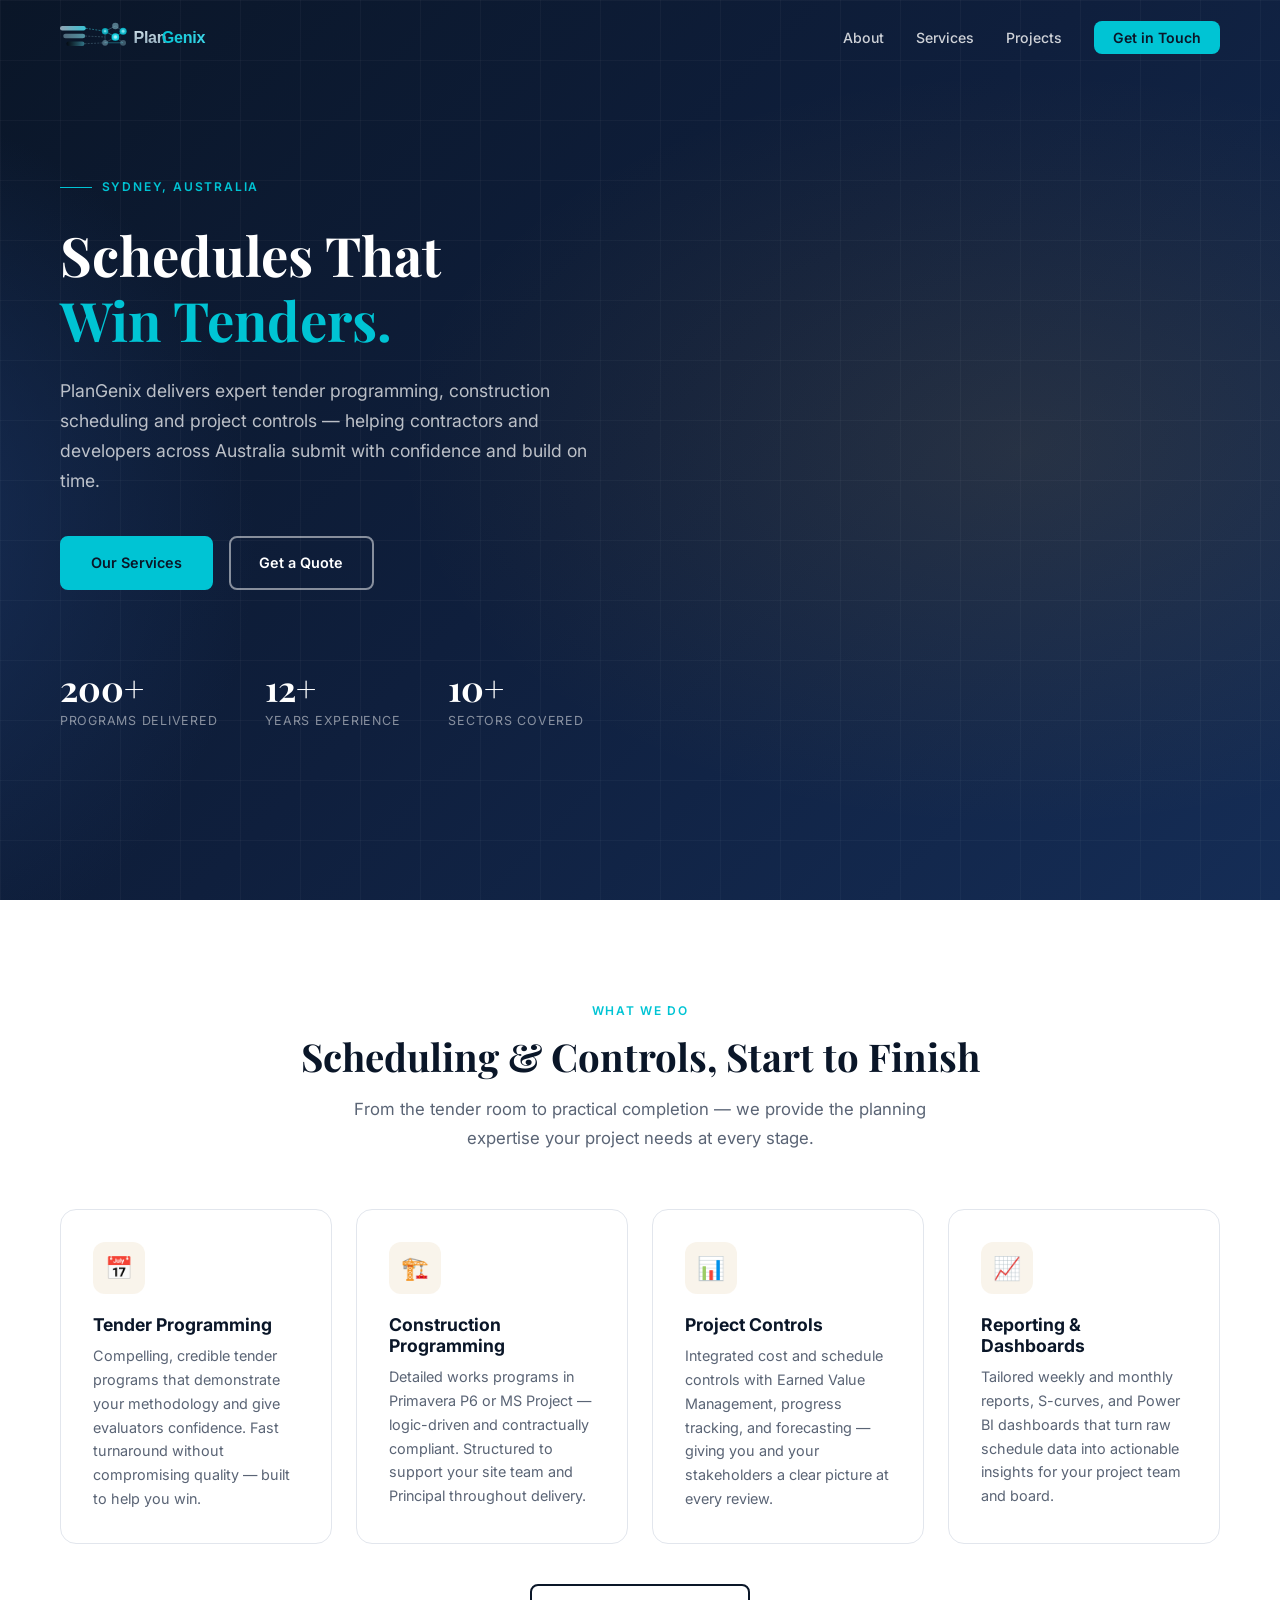
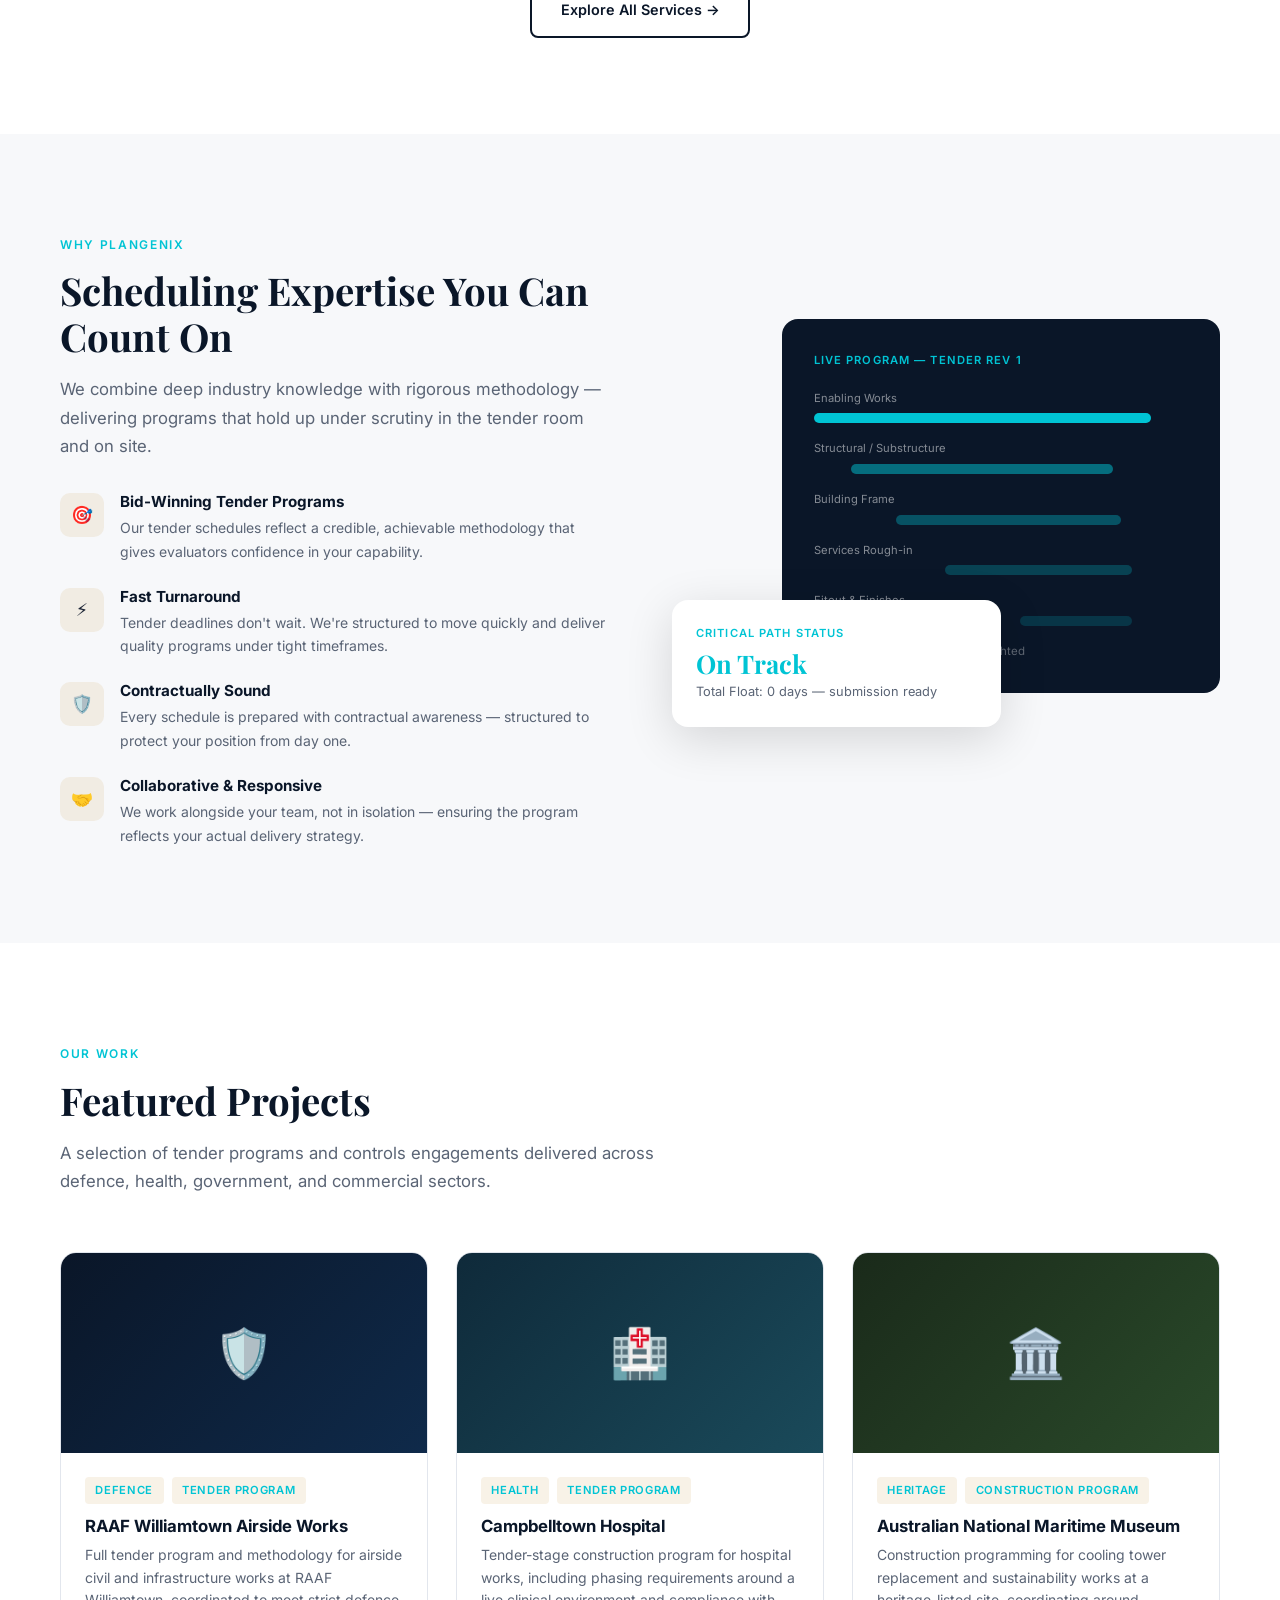
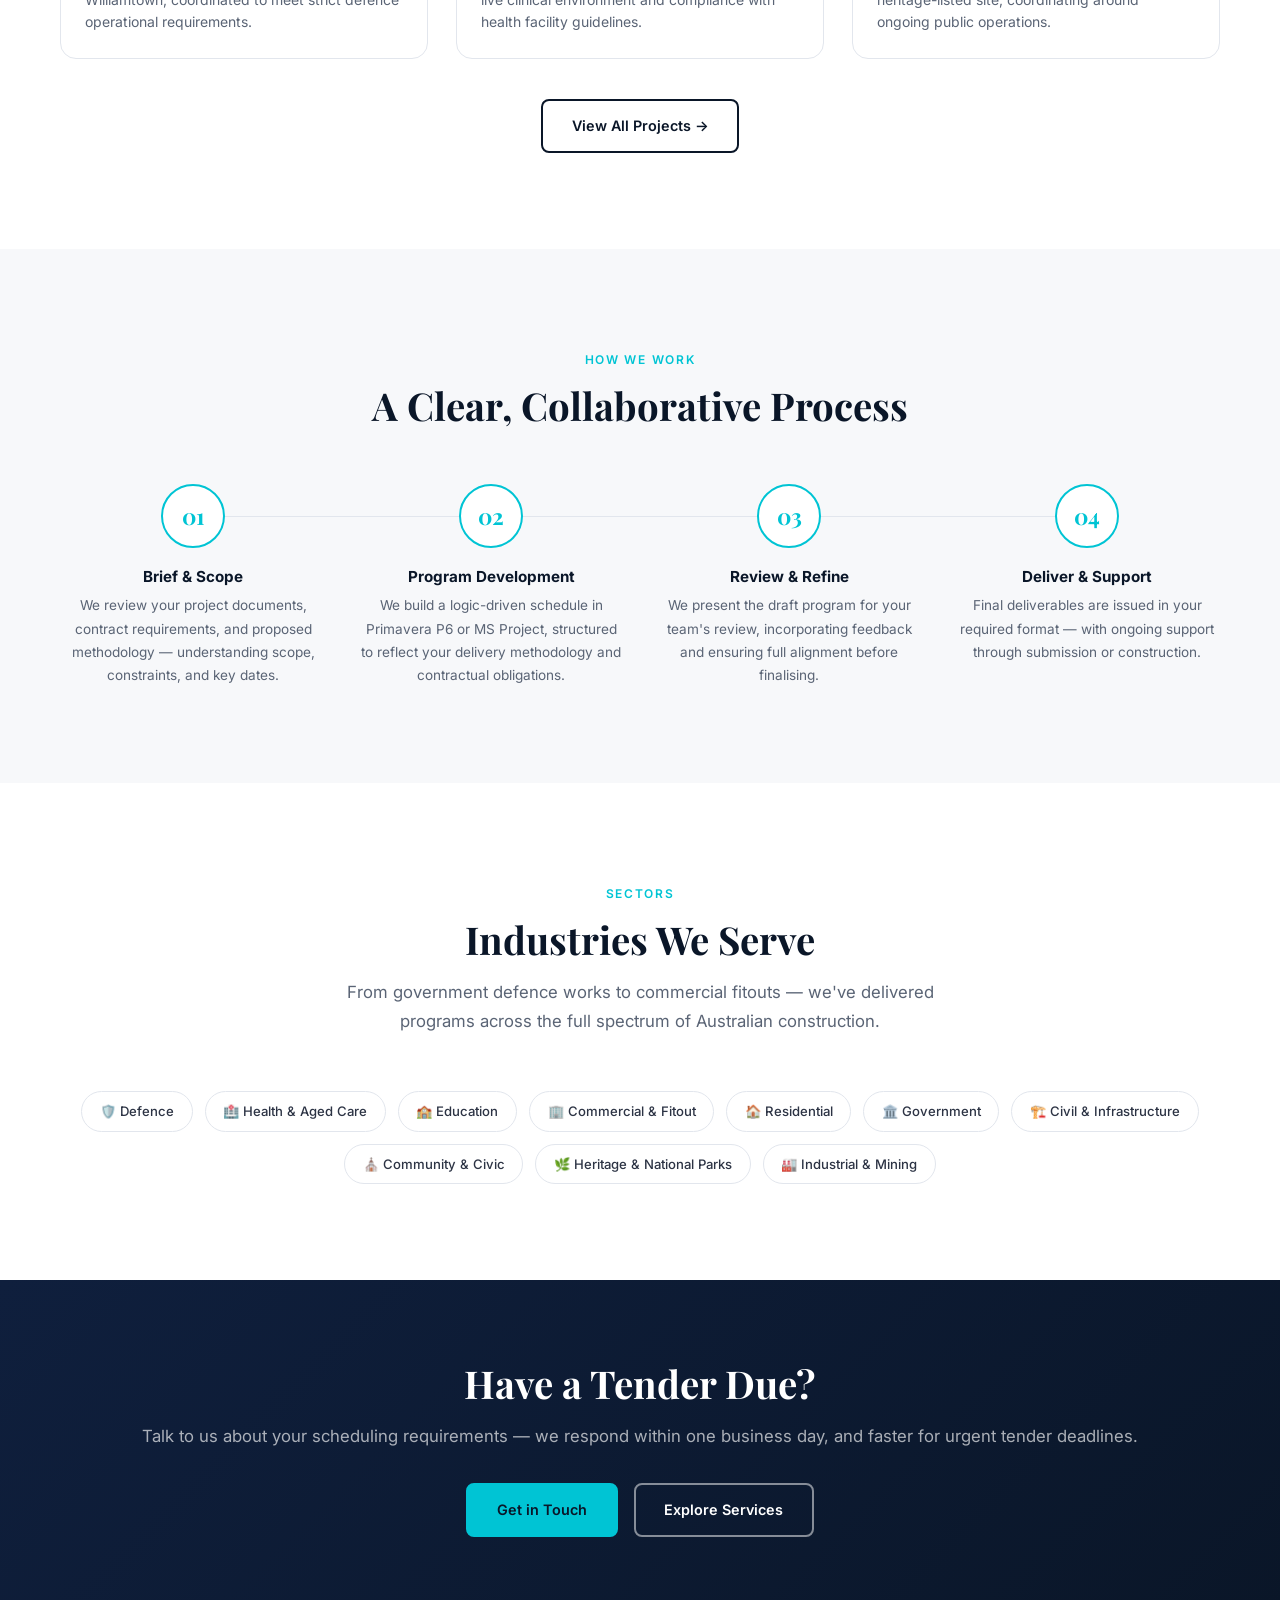
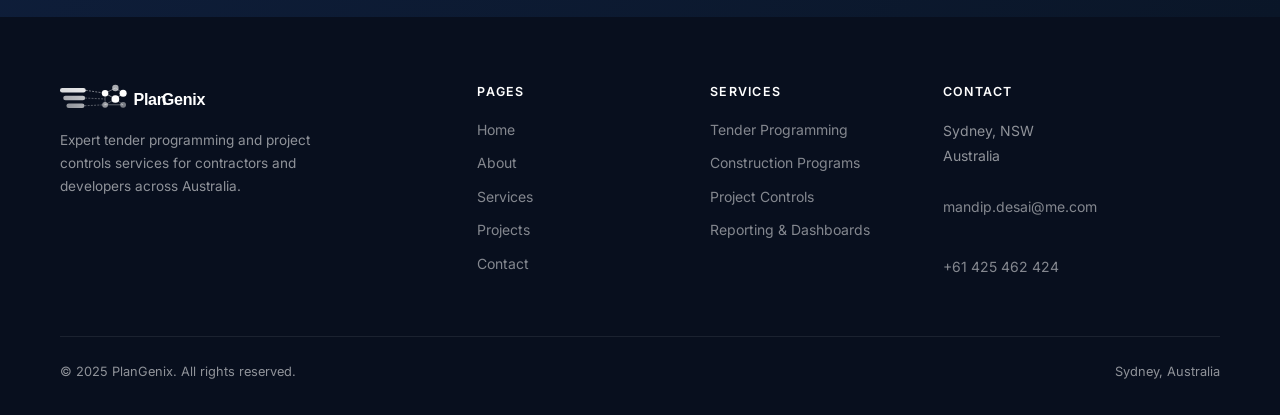
==== index.html @ 906573a9 "Initial commit — PlanGenix website Static multi-page site for PlanGenix, a Sydney-based tender sched" ====
<!DOCTYPE html>
<html lang="en">
<head>
  <meta charset="UTF-8">
  <meta name="viewport" content="width=device-width, initial-scale=1.0">
  <meta name="description" content="PlanGenix — Tender scheduling, construction programming and project controls services based in Sydney, Australia.">
  <title>PlanGenix | Tender Scheduling & Project Controls — Sydney</title>
  <link rel="stylesheet" href="styles.css">
  <link rel="icon" type="image/svg+xml" href="favicon.svg">
</head>
<body>

  <!-- ========== NAV ========== -->
  <nav class="site-nav" id="nav">
    <div class="container nav-inner">
      <a href="index.html" class="nav-logo">
        <img src="logo.svg" alt="PlanGenix" class="nav-logo-img">
      </a>
      <ul class="nav-links" id="nav-links">
        <li><a href="about.html">About</a></li>
        <li><a href="services.html">Services</a></li>
        <li><a href="projects.html">Projects</a></li>
        <li><a href="contact.html" class="nav-cta">Get in Touch</a></li>
      </ul>
      <button class="nav-toggle" id="nav-toggle" aria-label="Menu">
        <span></span><span></span><span></span>
      </button>
    </div>
  </nav>

  <!-- ========== HERO ========== -->
  <section class="hero">
    <div class="hero-bg"></div>
    <div class="hero-grid"></div>
    <div class="container">
      <div class="hero-content">
        <div class="hero-eyebrow">Sydney, Australia</div>
        <h1>Schedules That<br><span>Win Tenders.</span></h1>
        <p class="hero-lead">
          PlanGenix delivers expert tender programming, construction scheduling and project controls — helping contractors and developers across Australia submit with confidence and build on time.
        </p>
        <div class="hero-actions">
          <a href="services.html" class="btn btn-primary">Our Services</a>
          <a href="contact.html" class="btn btn-outline">Get a Quote</a>
        </div>
      </div>
      <div class="hero-stats">
        <div class="hero-stat">
          <strong>200+</strong>
          <span>Programs Delivered</span>
        </div>
        <div class="hero-stat">
          <strong>12+</strong>
          <span>Years Experience</span>
        </div>
        <div class="hero-stat">
          <strong>10+</strong>
          <span>Sectors Covered</span>
        </div>
      </div>
    </div>
  </section>

  <!-- ========== SERVICES OVERVIEW ========== -->
  <section class="section">
    <div class="container">
      <div class="section-header centered reveal">
        <span class="section-label">What We Do</span>
        <h2 class="section-title">Scheduling &amp; Controls, Start to Finish</h2>
        <p class="section-sub">From the tender room to practical completion — we provide the planning expertise your project needs at every stage.</p>
      </div>

      <div class="services-grid" style="grid-template-columns: repeat(auto-fit, minmax(260px, 1fr));">
        <div class="service-card reveal">
          <div class="service-icon">📅</div>
          <h3>Tender Programming</h3>
          <p>Compelling, credible tender programs that demonstrate your methodology and give evaluators confidence. Fast turnaround without compromising quality — built to help you win.</p>
        </div>
        <div class="service-card reveal">
          <div class="service-icon">🏗️</div>
          <h3>Construction Programming</h3>
          <p>Detailed works programs in Primavera P6 or MS Project — logic-driven and contractually compliant. Structured to support your site team and Principal throughout delivery.</p>
        </div>
        <div class="service-card reveal">
          <div class="service-icon">📊</div>
          <h3>Project Controls</h3>
          <p>Integrated cost and schedule controls with Earned Value Management, progress tracking, and forecasting — giving you and your stakeholders a clear picture at every review.</p>
        </div>
        <div class="service-card reveal">
          <div class="service-icon">📈</div>
          <h3>Reporting &amp; Dashboards</h3>
          <p>Tailored weekly and monthly reports, S-curves, and Power BI dashboards that turn raw schedule data into actionable insights for your project team and board.</p>
        </div>
      </div>

      <div style="text-align:center; margin-top: 2.5rem;" class="reveal">
        <a href="services.html" class="btn btn-outline-dark">Explore All Services →</a>
      </div>
    </div>
  </section>

  <!-- ========== WHY US ========== -->
  <section class="section section-alt">
    <div class="container">
      <div class="why-grid">
        <div class="reveal">
          <span class="section-label">Why PlanGenix</span>
          <h2 class="section-title">Scheduling Expertise You Can Count On</h2>
          <p class="section-sub" style="margin-bottom: 0;">We combine deep industry knowledge with rigorous methodology — delivering programs that hold up under scrutiny in the tender room and on site.</p>

          <div class="why-list">
            <div class="why-item">
              <div class="why-icon">🎯</div>
              <div>
                <h4>Bid-Winning Tender Programs</h4>
                <p>Our tender schedules reflect a credible, achievable methodology that gives evaluators confidence in your capability.</p>
              </div>
            </div>
            <div class="why-item">
              <div class="why-icon">⚡</div>
              <div>
                <h4>Fast Turnaround</h4>
                <p>Tender deadlines don't wait. We're structured to move quickly and deliver quality programs under tight timeframes.</p>
              </div>
            </div>
            <div class="why-item">
              <div class="why-icon">🛡️</div>
              <div>
                <h4>Contractually Sound</h4>
                <p>Every schedule is prepared with contractual awareness — structured to protect your position from day one.</p>
              </div>
            </div>
            <div class="why-item">
              <div class="why-icon">🤝</div>
              <div>
                <h4>Collaborative &amp; Responsive</h4>
                <p>We work alongside your team, not in isolation — ensuring the program reflects your actual delivery strategy.</p>
              </div>
            </div>
          </div>
        </div>

        <div class="why-visual reveal">
          <div class="why-card-main">
            <p style="font-size:.7rem; font-weight:600; letter-spacing:.1em; text-transform:uppercase; color: var(--gold); margin-bottom:1.2rem;">Live Program — Tender Rev 1</p>
            <div class="gantt-row">
              <div class="gantt-row-label">Enabling Works</div>
              <div class="gantt-bar" style="background: var(--gold); width: 90%;"></div>
            </div>
            <div class="gantt-row">
              <div class="gantt-row-label">Structural / Substructure</div>
              <div class="gantt-bar" style="background: rgba(0,196,212,.5); width: 70%; margin-left: 10%;"></div>
            </div>
            <div class="gantt-row">
              <div class="gantt-row-label">Building Frame</div>
              <div class="gantt-bar" style="background: rgba(0,196,212,.35); width: 60%; margin-left: 22%;"></div>
            </div>
            <div class="gantt-row">
              <div class="gantt-row-label">Services Rough-in</div>
              <div class="gantt-bar" style="background: rgba(0,196,212,.25); width: 50%; margin-left: 35%;"></div>
            </div>
            <div class="gantt-row">
              <div class="gantt-row-label">Fitout &amp; Finishes</div>
              <div class="gantt-bar" style="background: rgba(0,196,212,.18); width: 30%; margin-left: 55%;"></div>
            </div>
            <p style="font-size:.72rem; color:rgba(255,255,255,.35); margin-top:.75rem;">Primavera P6 · Critical Path Highlighted</p>
          </div>
          <div class="why-card-float">
            <div class="cf-label">Critical Path Status</div>
            <div class="cf-value" style="color: var(--gold); font-size: 1.6rem;">On Track</div>
            <div class="cf-desc">Total Float: 0 days — submission ready</div>
          </div>
        </div>
      </div>
    </div>
  </section>

  <!-- ========== FEATURED PROJECTS ========== -->
  <section class="section">
    <div class="container">
      <div class="section-header reveal">
        <span class="section-label">Our Work</span>
        <h2 class="section-title">Featured Projects</h2>
        <p class="section-sub">A selection of tender programs and controls engagements delivered across defence, health, government, and commercial sectors.</p>
      </div>
      <div class="projects-grid">

        <div class="project-card reveal">
          <div class="project-thumb" style="background: linear-gradient(135deg, #0a1628, #0f2a4a);">🛡️</div>
          <div class="project-body">
            <div class="project-tags">
              <span class="tag">Defence</span>
              <span class="tag">Tender Program</span>
            </div>
            <h3>RAAF Williamtown Airside Works</h3>
            <p>Full tender program and methodology for airside civil and infrastructure works at RAAF Williamtown, coordinated to meet strict defence operational requirements.</p>
          </div>
        </div>

        <div class="project-card reveal">
          <div class="project-thumb" style="background: linear-gradient(135deg, #0f2a3a, #1a4a5a);">🏥</div>
          <div class="project-body">
            <div class="project-tags">
              <span class="tag">Health</span>
              <span class="tag">Tender Program</span>
            </div>
            <h3>Campbelltown Hospital</h3>
            <p>Tender-stage construction program for hospital works, including phasing requirements around a live clinical environment and compliance with health facility guidelines.</p>
          </div>
        </div>

        <div class="project-card reveal">
          <div class="project-thumb" style="background: linear-gradient(135deg, #1a2a1a, #2a4a2a);">🏛️</div>
          <div class="project-body">
            <div class="project-tags">
              <span class="tag">Heritage</span>
              <span class="tag">Construction Program</span>
            </div>
            <h3>Australian National Maritime Museum</h3>
            <p>Construction programming for cooling tower replacement and sustainability works at a heritage-listed site, coordinating around ongoing public operations.</p>
          </div>
        </div>

      </div>
      <div style="text-align:center; margin-top: 2.5rem;" class="reveal">
        <a href="projects.html" class="btn btn-outline-dark">View All Projects →</a>
      </div>
    </div>
  </section>

  <!-- ========== PROCESS ========== -->
  <section class="section section-alt">
    <div class="container">
      <div class="section-header centered reveal">
        <span class="section-label">How We Work</span>
        <h2 class="section-title">A Clear, Collaborative Process</h2>
      </div>
      <div class="process-steps">
        <div class="process-step reveal">
          <div class="step-number">01</div>
          <h4>Brief &amp; Scope</h4>
          <p>We review your project documents, contract requirements, and proposed methodology — understanding scope, constraints, and key dates.</p>
        </div>
        <div class="process-step reveal">
          <div class="step-number">02</div>
          <h4>Program Development</h4>
          <p>We build a logic-driven schedule in Primavera P6 or MS Project, structured to reflect your delivery methodology and contractual obligations.</p>
        </div>
        <div class="process-step reveal">
          <div class="step-number">03</div>
          <h4>Review &amp; Refine</h4>
          <p>We present the draft program for your team's review, incorporating feedback and ensuring full alignment before finalising.</p>
        </div>
        <div class="process-step reveal">
          <div class="step-number">04</div>
          <h4>Deliver &amp; Support</h4>
          <p>Final deliverables are issued in your required format — with ongoing support through submission or construction.</p>
        </div>
      </div>
    </div>
  </section>

  <!-- ========== SECTORS ========== -->
  <section class="section">
    <div class="container">
      <div class="section-header centered reveal">
        <span class="section-label">Sectors</span>
        <h2 class="section-title">Industries We Serve</h2>
        <p class="section-sub">From government defence works to commercial fitouts — we've delivered programs across the full spectrum of Australian construction.</p>
      </div>
      <div style="display: flex; flex-wrap: wrap; gap: .75rem; justify-content: center;" class="reveal">
        <span class="sector-pill">🛡️ Defence</span>
        <span class="sector-pill">🏥 Health &amp; Aged Care</span>
        <span class="sector-pill">🏫 Education</span>
        <span class="sector-pill">🏢 Commercial &amp; Fitout</span>
        <span class="sector-pill">🏠 Residential</span>
        <span class="sector-pill">🏛️ Government</span>
        <span class="sector-pill">🏗️ Civil &amp; Infrastructure</span>
        <span class="sector-pill">⛪ Community &amp; Civic</span>
        <span class="sector-pill">🌿 Heritage &amp; National Parks</span>
        <span class="sector-pill">🏭 Industrial &amp; Mining</span>
      </div>
    </div>
  </section>

  <!-- ========== CTA ========== -->
  <section class="cta-banner">
    <div class="container reveal">
      <h2>Have a Tender Due?</h2>
      <p>Talk to us about your scheduling requirements — we respond within one business day, and faster for urgent tender deadlines.</p>
      <div class="cta-actions">
        <a href="contact.html" class="btn btn-primary">Get in Touch</a>
        <a href="services.html" class="btn btn-outline">Explore Services</a>
      </div>
    </div>
  </section>

  <!-- ========== FOOTER ========== -->
  <footer class="site-footer">
    <div class="container">
      <div class="footer-grid">
        <div class="footer-brand">
          <img src="logo.svg" alt="PlanGenix" style="height:36px; margin-bottom:.75rem; filter: brightness(0) invert(1);">
          <p>Expert tender programming and project controls services for contractors and developers across Australia.</p>
        </div>
        <div class="footer-col">
          <h5>Pages</h5>
          <a href="index.html">Home</a>
          <a href="about.html">About</a>
          <a href="services.html">Services</a>
          <a href="projects.html">Projects</a>
          <a href="contact.html">Contact</a>
        </div>
        <div class="footer-col">
          <h5>Services</h5>
          <a href="services.html">Tender Programming</a>
          <a href="services.html">Construction Programs</a>
          <a href="services.html">Project Controls</a>
          <a href="services.html">Reporting &amp; Dashboards</a>
        </div>
        <div class="footer-col">
          <h5>Contact</h5>
          <address>
            Sydney, NSW<br>
            Australia<br><br>
            <a href="mailto:mandip.desai@me.com">mandip.desai@me.com</a><br>
            <a href="tel:+61425462424">+61 425 462 424</a>
          </address>
        </div>
      </div>
      <div class="footer-bottom">
        <span>© 2025 PlanGenix. All rights reserved.</span>
        <span>Sydney, Australia</span>
      </div>
    </div>
  </footer>

  <script src="main.js"></script>
  <style>
    .nav-logo-img { height: 36px; display: block; }
    .sector-pill {
      padding: .5rem 1.1rem;
      border: 1.5px solid var(--gray-200);
      border-radius: 24px;
      font-size: .82rem;
      font-weight: 500;
      color: var(--gray-800);
      transition: all var(--transition);
    }
    .sector-pill:hover {
      border-color: var(--gold);
      color: var(--navy);
      background: rgba(0,196,212,.06);
    }
  </style>
</body>
</html>
---- styles.css ----
/* ===========================
   PlanGenix — Global Styles
   =========================== */

@import url('https://fonts.googleapis.com/css2?family=Inter:wght@300;400;500;600;700&family=Playfair+Display:wght@600;700&display=swap');

/* ---- Reset & Base ---- */
*, *::before, *::after {
  box-sizing: border-box;
  margin: 0;
  padding: 0;
}

:root {
  --navy:       #0a1628;
  --navy-mid:   #0f1f3d;
  --gold:       #00c4d4;
  --gold-light: #3dd6e8;
  --white:      #ffffff;
  --off-white:  #f7f8fa;
  --gray-100:   #f0f2f5;
  --gray-200:   #e2e6ed;
  --gray-400:   #9aa3b2;
  --gray-600:   #5a6475;
  --gray-800:   #2c3344;
  --text:       #1e2637;
  --font-main:  'Inter', system-ui, sans-serif;
  --font-serif: 'Playfair Display', Georgia, serif;
  --radius:     8px;
  --radius-lg:  16px;
  --shadow-sm:  0 1px 4px rgba(0,0,0,.08);
  --shadow-md:  0 4px 20px rgba(0,0,0,.10);
  --shadow-lg:  0 12px 48px rgba(0,0,0,.14);
  --transition: 0.25s ease;
  --max-w:      1160px;
}

html { scroll-behavior: smooth; }

body {
  font-family: var(--font-main);
  font-size: 16px;
  line-height: 1.7;
  color: var(--text);
  background: var(--white);
  -webkit-font-smoothing: antialiased;
}

img { display: block; max-width: 100%; }
a  { color: inherit; text-decoration: none; }
ul { list-style: none; }

/* ---- Container ---- */
.container {
  width: 92%;
  max-width: var(--max-w);
  margin-inline: auto;
}

/* ---- Typography ---- */
h1, h2, h3, h4 { line-height: 1.2; font-weight: 700; }
h1 { font-size: clamp(2.2rem, 5vw, 3.4rem); }
h2 { font-size: clamp(1.7rem, 3.5vw, 2.4rem); }
h3 { font-size: clamp(1.1rem, 2vw, 1.4rem); }

.section-label {
  display: inline-block;
  font-size: .75rem;
  font-weight: 600;
  letter-spacing: .14em;
  text-transform: uppercase;
  color: var(--gold);
  margin-bottom: .75rem;
}

.section-title {
  font-family: var(--font-serif);
  color: var(--navy);
  margin-bottom: 1rem;
}

.section-sub {
  color: var(--gray-600);
  font-size: 1.05rem;
  max-width: 600px;
}

/* ---- Buttons ---- */
.btn {
  display: inline-flex;
  align-items: center;
  gap: .5rem;
  padding: .8rem 1.8rem;
  border-radius: var(--radius);
  font-family: var(--font-main);
  font-size: .9rem;
  font-weight: 600;
  cursor: pointer;
  transition: all var(--transition);
  border: 2px solid transparent;
}

.btn-primary {
  background: var(--gold);
  color: var(--navy);
  border-color: var(--gold);
}
.btn-primary:hover {
  background: var(--gold-light);
  border-color: var(--gold-light);
  transform: translateY(-2px);
  box-shadow: 0 6px 20px rgba(197,151,58,.35);
}

.btn-outline {
  background: transparent;
  color: var(--white);
  border-color: rgba(255,255,255,.5);
}
.btn-outline:hover {
  background: rgba(255,255,255,.1);
  border-color: var(--white);
  transform: translateY(-2px);
}

.btn-outline-dark {
  background: transparent;
  color: var(--navy);
  border-color: var(--navy);
}
.btn-outline-dark:hover {
  background: var(--navy);
  color: var(--white);
  transform: translateY(-2px);
}

/* ---- Navigation ---- */
.site-nav {
  position: fixed;
  top: 0;
  left: 0;
  right: 0;
  z-index: 1000;
  padding: 1.2rem 0;
  transition: background var(--transition), box-shadow var(--transition), padding var(--transition);
}

.site-nav.scrolled {
  background: var(--navy);
  box-shadow: 0 2px 24px rgba(0,0,0,.25);
  padding: .85rem 0;
}

.nav-inner {
  display: flex;
  align-items: center;
  justify-content: space-between;
}

.nav-logo {
  display: flex;
  flex-direction: column;
  line-height: 1;
}

.nav-logo .logo-name {
  font-family: var(--font-serif);
  font-size: 1.45rem;
  font-weight: 700;
  color: var(--white);
  letter-spacing: -.01em;
}

.nav-logo .logo-tagline {
  font-size: .65rem;
  font-weight: 500;
  letter-spacing: .12em;
  text-transform: uppercase;
  color: var(--gold);
  margin-top: .1rem;
}

.nav-links {
  display: flex;
  align-items: center;
  gap: 2rem;
}

.nav-links a {
  font-size: .88rem;
  font-weight: 500;
  color: rgba(255,255,255,.8);
  transition: color var(--transition);
  position: relative;
}

.nav-links a::after {
  content: '';
  position: absolute;
  bottom: -4px;
  left: 0;
  right: 0;
  height: 2px;
  background: var(--gold);
  transform: scaleX(0);
  transition: transform var(--transition);
}

.nav-links a:hover,
.nav-links a.active {
  color: var(--white);
}

.nav-links a:hover::after,
.nav-links a.active::after {
  transform: scaleX(1);
}

.nav-cta {
  background: var(--gold);
  color: var(--navy) !important;
  padding: .5rem 1.2rem;
  border-radius: var(--radius);
  font-weight: 600 !important;
}

.nav-cta::after { display: none !important; }

.nav-cta:hover {
  background: var(--gold-light) !important;
  transform: translateY(-1px);
}

/* Hamburger */
.nav-toggle {
  display: none;
  flex-direction: column;
  gap: 5px;
  cursor: pointer;
  padding: .3rem;
}
.nav-toggle span {
  display: block;
  width: 24px;
  height: 2px;
  background: var(--white);
  border-radius: 2px;
  transition: all var(--transition);
}
.nav-toggle.open span:nth-child(1) { transform: translateY(7px) rotate(45deg); }
.nav-toggle.open span:nth-child(2) { opacity: 0; }
.nav-toggle.open span:nth-child(3) { transform: translateY(-7px) rotate(-45deg); }

/* ---- Hero ---- */
.hero {
  position: relative;
  min-height: 100vh;
  display: flex;
  align-items: center;
  overflow: hidden;
  background: var(--navy);
}

.hero-bg {
  position: absolute;
  inset: 0;
  background:
    radial-gradient(ellipse 70% 60% at 80% 50%, rgba(197,151,58,.12) 0%, transparent 70%),
    radial-gradient(ellipse 50% 80% at -10% 60%, rgba(26,51,96,.8) 0%, transparent 60%),
    linear-gradient(135deg, #0a1628 0%, #0f1f3d 50%, #152d56 100%);
}

.hero-grid {
  position: absolute;
  inset: 0;
  background-image:
    linear-gradient(rgba(255,255,255,.03) 1px, transparent 1px),
    linear-gradient(90deg, rgba(255,255,255,.03) 1px, transparent 1px);
  background-size: 60px 60px;
}

.hero-content {
  position: relative;
  z-index: 1;
  max-width: 720px;
}

.hero-eyebrow {
  display: inline-flex;
  align-items: center;
  gap: .6rem;
  font-size: .75rem;
  font-weight: 600;
  letter-spacing: .15em;
  text-transform: uppercase;
  color: var(--gold);
  margin-bottom: 1.5rem;
}

.hero-eyebrow::before {
  content: '';
  display: block;
  width: 32px;
  height: 1px;
  background: var(--gold);
}

.hero h1 {
  color: var(--white);
  margin-bottom: 1.5rem;
  font-family: var(--font-serif);
}

.hero h1 span {
  color: var(--gold);
}

.hero-lead {
  font-size: 1.1rem;
  color: rgba(255,255,255,.72);
  margin-bottom: 2.5rem;
  max-width: 560px;
}

.hero-actions {
  display: flex;
  gap: 1rem;
  flex-wrap: wrap;
}

.hero-stats {
  position: relative;
  z-index: 1;
  display: flex;
  gap: 3rem;
  margin-top: 5rem;
}

.hero-stat strong {
  display: block;
  font-family: var(--font-serif);
  font-size: 2.2rem;
  color: var(--white);
  line-height: 1;
}

.hero-stat span {
  font-size: .78rem;
  color: rgba(255,255,255,.5);
  letter-spacing: .06em;
  text-transform: uppercase;
  margin-top: .3rem;
  display: block;
}

/* ---- Sections ---- */
.section {
  padding: 6rem 0;
}

.section-alt {
  background: var(--off-white);
}

.section-dark {
  background: var(--navy);
  color: var(--white);
}

.section-dark .section-title { color: var(--white); }
.section-dark .section-sub   { color: rgba(255,255,255,.65); }

/* ---- Section Header ---- */
.section-header {
  margin-bottom: 3.5rem;
}

.section-header.centered {
  text-align: center;
}

.section-header.centered .section-sub {
  margin-inline: auto;
}

/* ---- Service Cards ---- */
.services-grid {
  display: grid;
  grid-template-columns: repeat(auto-fit, minmax(280px, 1fr));
  gap: 1.5rem;
}

.service-card {
  background: var(--white);
  border: 1px solid var(--gray-200);
  border-radius: var(--radius-lg);
  padding: 2rem;
  transition: all var(--transition);
  position: relative;
  overflow: hidden;
}

.service-card::before {
  content: '';
  position: absolute;
  top: 0;
  left: 0;
  right: 0;
  height: 3px;
  background: var(--gold);
  transform: scaleX(0);
  transform-origin: left;
  transition: transform var(--transition);
}

.service-card:hover {
  border-color: var(--gold);
  box-shadow: var(--shadow-md);
  transform: translateY(-4px);
}

.service-card:hover::before { transform: scaleX(1); }

.service-icon {
  width: 52px;
  height: 52px;
  border-radius: 12px;
  background: rgba(197,151,58,.1);
  display: flex;
  align-items: center;
  justify-content: center;
  margin-bottom: 1.25rem;
  font-size: 1.4rem;
}

.service-card h3 {
  color: var(--navy);
  margin-bottom: .6rem;
  font-size: 1.1rem;
}

.service-card p {
  color: var(--gray-600);
  font-size: .9rem;
  line-height: 1.65;
}

/* ---- Project Cards ---- */
.projects-grid {
  display: grid;
  grid-template-columns: repeat(auto-fit, minmax(320px, 1fr));
  gap: 1.75rem;
}

.project-card {
  background: var(--white);
  border-radius: var(--radius-lg);
  overflow: hidden;
  border: 1px solid var(--gray-200);
  transition: all var(--transition);
}

.project-card:hover {
  box-shadow: var(--shadow-lg);
  transform: translateY(-4px);
}

.project-thumb {
  height: 200px;
  display: flex;
  align-items: center;
  justify-content: center;
  font-size: 3rem;
  position: relative;
  overflow: hidden;
}

.project-thumb-infra   { background: linear-gradient(135deg, #0f1f3d, #1a3360); }
.project-thumb-rail    { background: linear-gradient(135deg, #1a3360, #2a4a80); }
.project-thumb-build   { background: linear-gradient(135deg, #2c3344, #3d4a5e); }
.project-thumb-energy  { background: linear-gradient(135deg, #3d4a2a, #5a6e3a); }
.project-thumb-civil   { background: linear-gradient(135deg, #2a2a3d, #3d3d5e); }
.project-thumb-dev     { background: linear-gradient(135deg, #1a2a3d, #2a3d5e); }

.project-body {
  padding: 1.5rem;
}

.project-tags {
  display: flex;
  gap: .5rem;
  flex-wrap: wrap;
  margin-bottom: .75rem;
}

.tag {
  font-size: .7rem;
  font-weight: 600;
  letter-spacing: .06em;
  text-transform: uppercase;
  padding: .25rem .65rem;
  border-radius: 4px;
  background: rgba(197,151,58,.12);
  color: var(--gold);
}

.project-body h3 {
  color: var(--navy);
  font-size: 1.05rem;
  margin-bottom: .5rem;
}

.project-body p {
  color: var(--gray-600);
  font-size: .875rem;
  line-height: 1.6;
}

/* ---- Why Us ---- */
.why-grid {
  display: grid;
  grid-template-columns: 1fr 1fr;
  gap: 4rem;
  align-items: center;
}

.why-list {
  display: flex;
  flex-direction: column;
  gap: 1.5rem;
  margin-top: 2rem;
}

.why-item {
  display: flex;
  gap: 1rem;
  align-items: flex-start;
}

.why-icon {
  width: 44px;
  height: 44px;
  border-radius: 10px;
  background: rgba(197,151,58,.12);
  display: flex;
  align-items: center;
  justify-content: center;
  font-size: 1.1rem;
  flex-shrink: 0;
}

.why-item h4 {
  color: var(--navy);
  margin-bottom: .3rem;
  font-size: .95rem;
}

.why-item p {
  color: var(--gray-600);
  font-size: .875rem;
}

.why-visual {
  position: relative;
  height: 440px;
}

.why-card-main {
  position: absolute;
  right: 0;
  top: 0;
  width: 80%;
  background: var(--navy);
  border-radius: var(--radius-lg);
  padding: 2rem;
  color: var(--white);
}

.why-card-float {
  position: absolute;
  left: 0;
  bottom: 2rem;
  width: 60%;
  background: var(--white);
  border-radius: var(--radius-lg);
  padding: 1.5rem;
  box-shadow: var(--shadow-lg);
}

.why-card-float .cf-label {
  font-size: .7rem;
  font-weight: 600;
  letter-spacing: .1em;
  text-transform: uppercase;
  color: var(--gold);
  margin-bottom: .5rem;
}

.why-card-float .cf-value {
  font-family: var(--font-serif);
  font-size: 2rem;
  color: var(--navy);
  font-weight: 700;
  line-height: 1;
}

.why-card-float .cf-desc {
  font-size: .8rem;
  color: var(--gray-600);
  margin-top: .25rem;
}

.gantt-bar {
  height: 10px;
  border-radius: 5px;
  margin-bottom: .6rem;
}

.gantt-row {
  margin-bottom: 1rem;
}

.gantt-row-label {
  font-size: .7rem;
  color: rgba(255,255,255,.5);
  margin-bottom: .35rem;
}

/* ---- Process ---- */
.process-steps {
  display: grid;
  grid-template-columns: repeat(auto-fit, minmax(200px, 1fr));
  gap: 2rem;
  counter-reset: step;
  position: relative;
}

.process-steps::before {
  content: '';
  position: absolute;
  top: 32px;
  left: 10%;
  right: 10%;
  height: 1px;
  background: var(--gray-200);
}

.process-step {
  text-align: center;
  position: relative;
}

.step-number {
  width: 64px;
  height: 64px;
  border-radius: 50%;
  border: 2px solid var(--gold);
  display: flex;
  align-items: center;
  justify-content: center;
  font-family: var(--font-serif);
  font-size: 1.4rem;
  font-weight: 700;
  color: var(--gold);
  margin: 0 auto 1.25rem;
  background: var(--white);
  position: relative;
  z-index: 1;
}

.process-step h4 {
  color: var(--navy);
  margin-bottom: .5rem;
  font-size: .95rem;
}

.process-step p {
  font-size: .85rem;
  color: var(--gray-600);
}

/* ---- CTA Banner ---- */
.cta-banner {
  background: linear-gradient(135deg, var(--navy-mid), var(--navy));
  padding: 5rem 0;
  text-align: center;
}

.cta-banner h2 {
  font-family: var(--font-serif);
  color: var(--white);
  margin-bottom: 1rem;
}

.cta-banner p {
  color: rgba(255,255,255,.65);
  margin-bottom: 2rem;
  font-size: 1.05rem;
}

.cta-actions {
  display: flex;
  gap: 1rem;
  justify-content: center;
  flex-wrap: wrap;
}

/* ---- Contact ---- */
.contact-grid {
  display: grid;
  grid-template-columns: 1fr 1.4fr;
  gap: 4rem;
  align-items: start;
}

.contact-info h2 {
  font-family: var(--font-serif);
  color: var(--navy);
  margin-bottom: 1rem;
}

.contact-info p {
  color: var(--gray-600);
  margin-bottom: 2rem;
}

.contact-details {
  display: flex;
  flex-direction: column;
  gap: 1.25rem;
}

.contact-item {
  display: flex;
  gap: 1rem;
  align-items: flex-start;
}

.contact-item-icon {
  width: 40px;
  height: 40px;
  border-radius: 10px;
  background: rgba(15,31,61,.06);
  display: flex;
  align-items: center;
  justify-content: center;
  font-size: 1rem;
  flex-shrink: 0;
}

.contact-item-text strong {
  display: block;
  font-size: .85rem;
  font-weight: 600;
  color: var(--navy);
  margin-bottom: .15rem;
}

.contact-item-text span {
  font-size: .9rem;
  color: var(--gray-600);
}

/* ---- Form ---- */
.contact-form {
  background: var(--white);
  border: 1px solid var(--gray-200);
  border-radius: var(--radius-lg);
  padding: 2.5rem;
}

.form-row {
  display: grid;
  grid-template-columns: 1fr 1fr;
  gap: 1rem;
}

.form-group {
  margin-bottom: 1.25rem;
}

.form-group label {
  display: block;
  font-size: .82rem;
  font-weight: 600;
  color: var(--gray-800);
  margin-bottom: .4rem;
}

.form-group input,
.form-group select,
.form-group textarea {
  width: 100%;
  padding: .75rem 1rem;
  border: 1.5px solid var(--gray-200);
  border-radius: var(--radius);
  font-family: var(--font-main);
  font-size: .9rem;
  color: var(--text);
  background: var(--white);
  transition: border-color var(--transition), box-shadow var(--transition);
  outline: none;
}

.form-group input:focus,
.form-group select:focus,
.form-group textarea:focus {
  border-color: var(--gold);
  box-shadow: 0 0 0 3px rgba(197,151,58,.12);
}

.form-group textarea {
  resize: vertical;
  min-height: 130px;
}

.form-success {
  display: none;
  text-align: center;
  padding: 2rem;
}

.form-success .success-icon {
  font-size: 2.5rem;
  margin-bottom: 1rem;
}

.form-success h4 {
  color: var(--navy);
  margin-bottom: .5rem;
}

.form-success p {
  color: var(--gray-600);
  font-size: .9rem;
}

/* ---- Team ---- */
.team-grid {
  display: grid;
  grid-template-columns: repeat(auto-fit, minmax(240px, 1fr));
  gap: 2rem;
}

.team-card {
  text-align: center;
  padding: 2rem 1.5rem;
  background: var(--white);
  border: 1px solid var(--gray-200);
  border-radius: var(--radius-lg);
  transition: all var(--transition);
}

.team-card:hover {
  box-shadow: var(--shadow-md);
  transform: translateY(-3px);
}

.team-avatar {
  width: 80px;
  height: 80px;
  border-radius: 50%;
  margin: 0 auto 1rem;
  display: flex;
  align-items: center;
  justify-content: center;
  font-size: 1.8rem;
  font-weight: 700;
  color: var(--white);
  font-family: var(--font-serif);
}

.avatar-a { background: linear-gradient(135deg, var(--navy), var(--navy-mid)); }
.avatar-b { background: linear-gradient(135deg, #8B6914, var(--gold)); }
.avatar-c { background: linear-gradient(135deg, #2c3344, #5a6475); }

.team-card h3 {
  color: var(--navy);
  font-size: 1rem;
  margin-bottom: .25rem;
}

.team-card .role {
  font-size: .8rem;
  color: var(--gold);
  font-weight: 600;
  letter-spacing: .06em;
  text-transform: uppercase;
  margin-bottom: .75rem;
}

.team-card p {
  font-size: .85rem;
  color: var(--gray-600);
  line-height: 1.6;
}

/* ---- Values ---- */
.values-grid {
  display: grid;
  grid-template-columns: repeat(auto-fit, minmax(220px, 1fr));
  gap: 1.5rem;
}

.value-card {
  padding: 1.75rem;
  border-radius: var(--radius-lg);
  background: rgba(255,255,255,.07);
  border: 1px solid rgba(255,255,255,.1);
}

.value-card .val-icon {
  font-size: 1.5rem;
  margin-bottom: 1rem;
}

.value-card h4 {
  color: var(--white);
  font-size: 1rem;
  margin-bottom: .5rem;
}

.value-card p {
  font-size: .85rem;
  color: rgba(255,255,255,.55);
  line-height: 1.6;
}

/* ---- Page Hero ---- */
.page-hero {
  background: var(--navy);
  padding: 9rem 0 4rem;
  position: relative;
  overflow: hidden;
}

.page-hero::before {
  content: '';
  position: absolute;
  inset: 0;
  background:
    radial-gradient(ellipse 60% 80% at 90% 50%, rgba(197,151,58,.1) 0%, transparent 70%),
    linear-gradient(135deg, #0a1628, #0f1f3d);
}

.page-hero-content {
  position: relative;
  z-index: 1;
}

.page-hero h1 {
  font-family: var(--font-serif);
  color: var(--white);
  margin-bottom: 1rem;
}

.page-hero p {
  color: rgba(255,255,255,.65);
  font-size: 1.1rem;
  max-width: 560px;
}

/* ---- Footer ---- */
.site-footer {
  background: #080f1e;
  color: rgba(255,255,255,.55);
  padding: 4rem 0 2rem;
}

.footer-grid {
  display: grid;
  grid-template-columns: 2fr 1fr 1fr 1.5fr;
  gap: 3rem;
  margin-bottom: 3rem;
}

.footer-brand .logo-name {
  font-family: var(--font-serif);
  font-size: 1.4rem;
  font-weight: 700;
  color: var(--white);
}

.footer-brand .logo-tagline {
  font-size: .65rem;
  font-weight: 600;
  letter-spacing: .12em;
  text-transform: uppercase;
  color: var(--gold);
  margin-bottom: 1rem;
}

.footer-brand p {
  font-size: .85rem;
  line-height: 1.7;
  max-width: 260px;
}

.footer-col h5 {
  font-size: .78rem;
  font-weight: 600;
  letter-spacing: .1em;
  text-transform: uppercase;
  color: var(--white);
  margin-bottom: 1rem;
}

.footer-col a {
  display: block;
  font-size: .875rem;
  color: rgba(255,255,255,.5);
  margin-bottom: .6rem;
  transition: color var(--transition);
}

.footer-col a:hover { color: var(--gold); }

.footer-col address {
  font-style: normal;
  font-size: .875rem;
  line-height: 1.8;
}

.footer-bottom {
  border-top: 1px solid rgba(255,255,255,.08);
  padding-top: 1.5rem;
  display: flex;
  justify-content: space-between;
  align-items: center;
  font-size: .8rem;
  flex-wrap: wrap;
  gap: 1rem;
}

.footer-bottom a {
  color: rgba(255,255,255,.4);
  transition: color var(--transition);
}

.footer-bottom a:hover { color: var(--gold); }

/* ---- Scroll Reveal ---- */
.reveal {
  opacity: 0;
  transform: translateY(28px);
  transition: opacity .6s ease, transform .6s ease;
}

.reveal.visible {
  opacity: 1;
  transform: none;
}

/* ---- Responsive ---- */
@media (max-width: 900px) {
  .nav-links { display: none; }
  .nav-toggle { display: flex; }

  .nav-links.open {
    display: flex;
    flex-direction: column;
    position: fixed;
    top: 0;
    left: 0;
    right: 0;
    bottom: 0;
    background: var(--navy);
    justify-content: center;
    align-items: center;
    gap: 2rem;
    z-index: 999;
  }

  .nav-links.open a {
    font-size: 1.2rem;
  }

  .why-grid { grid-template-columns: 1fr; }
  .why-visual { height: 300px; }
  .contact-grid { grid-template-columns: 1fr; }
  .footer-grid { grid-template-columns: 1fr 1fr; }
  .form-row { grid-template-columns: 1fr; }
  .process-steps::before { display: none; }
  .hero-stats { gap: 2rem; }
}

@media (max-width: 600px) {
  .footer-grid { grid-template-columns: 1fr; }
  .hero-stats { flex-direction: column; gap: 1.5rem; }
  .footer-bottom { flex-direction: column; text-align: center; }
}
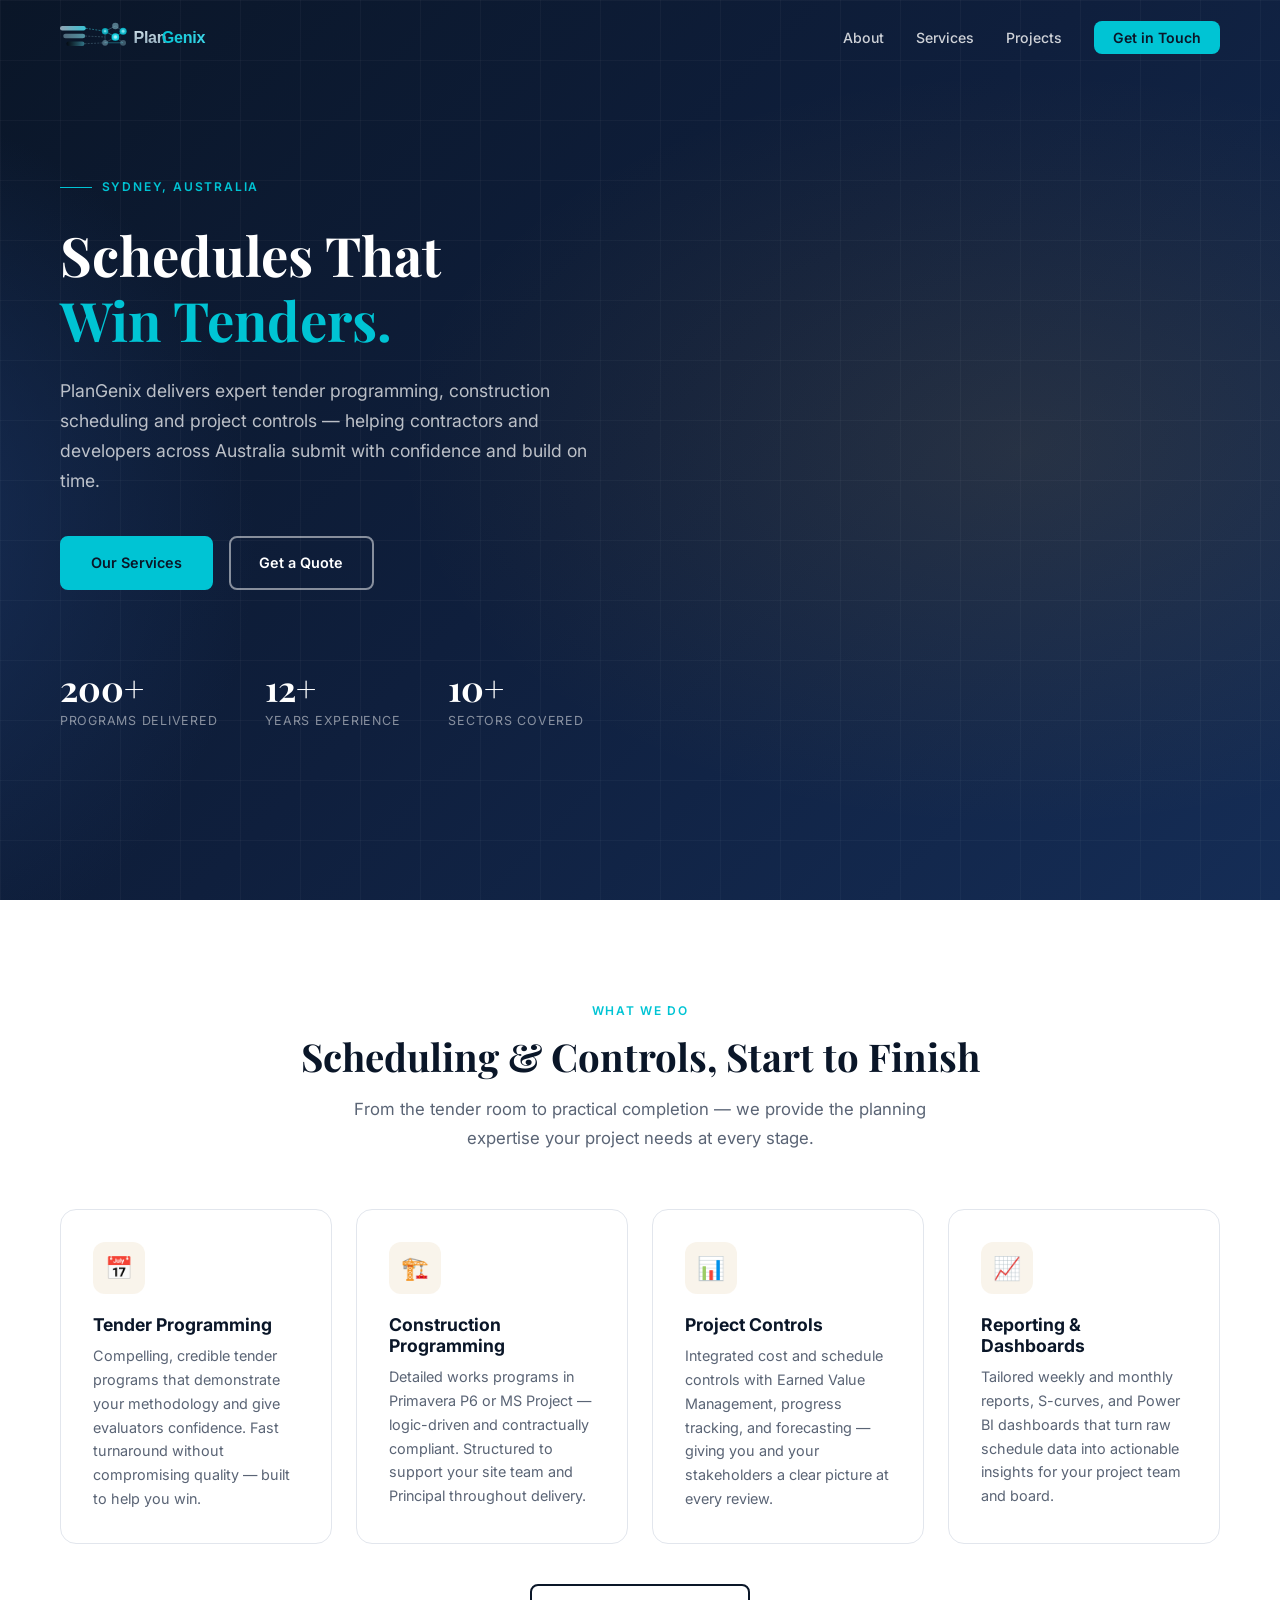
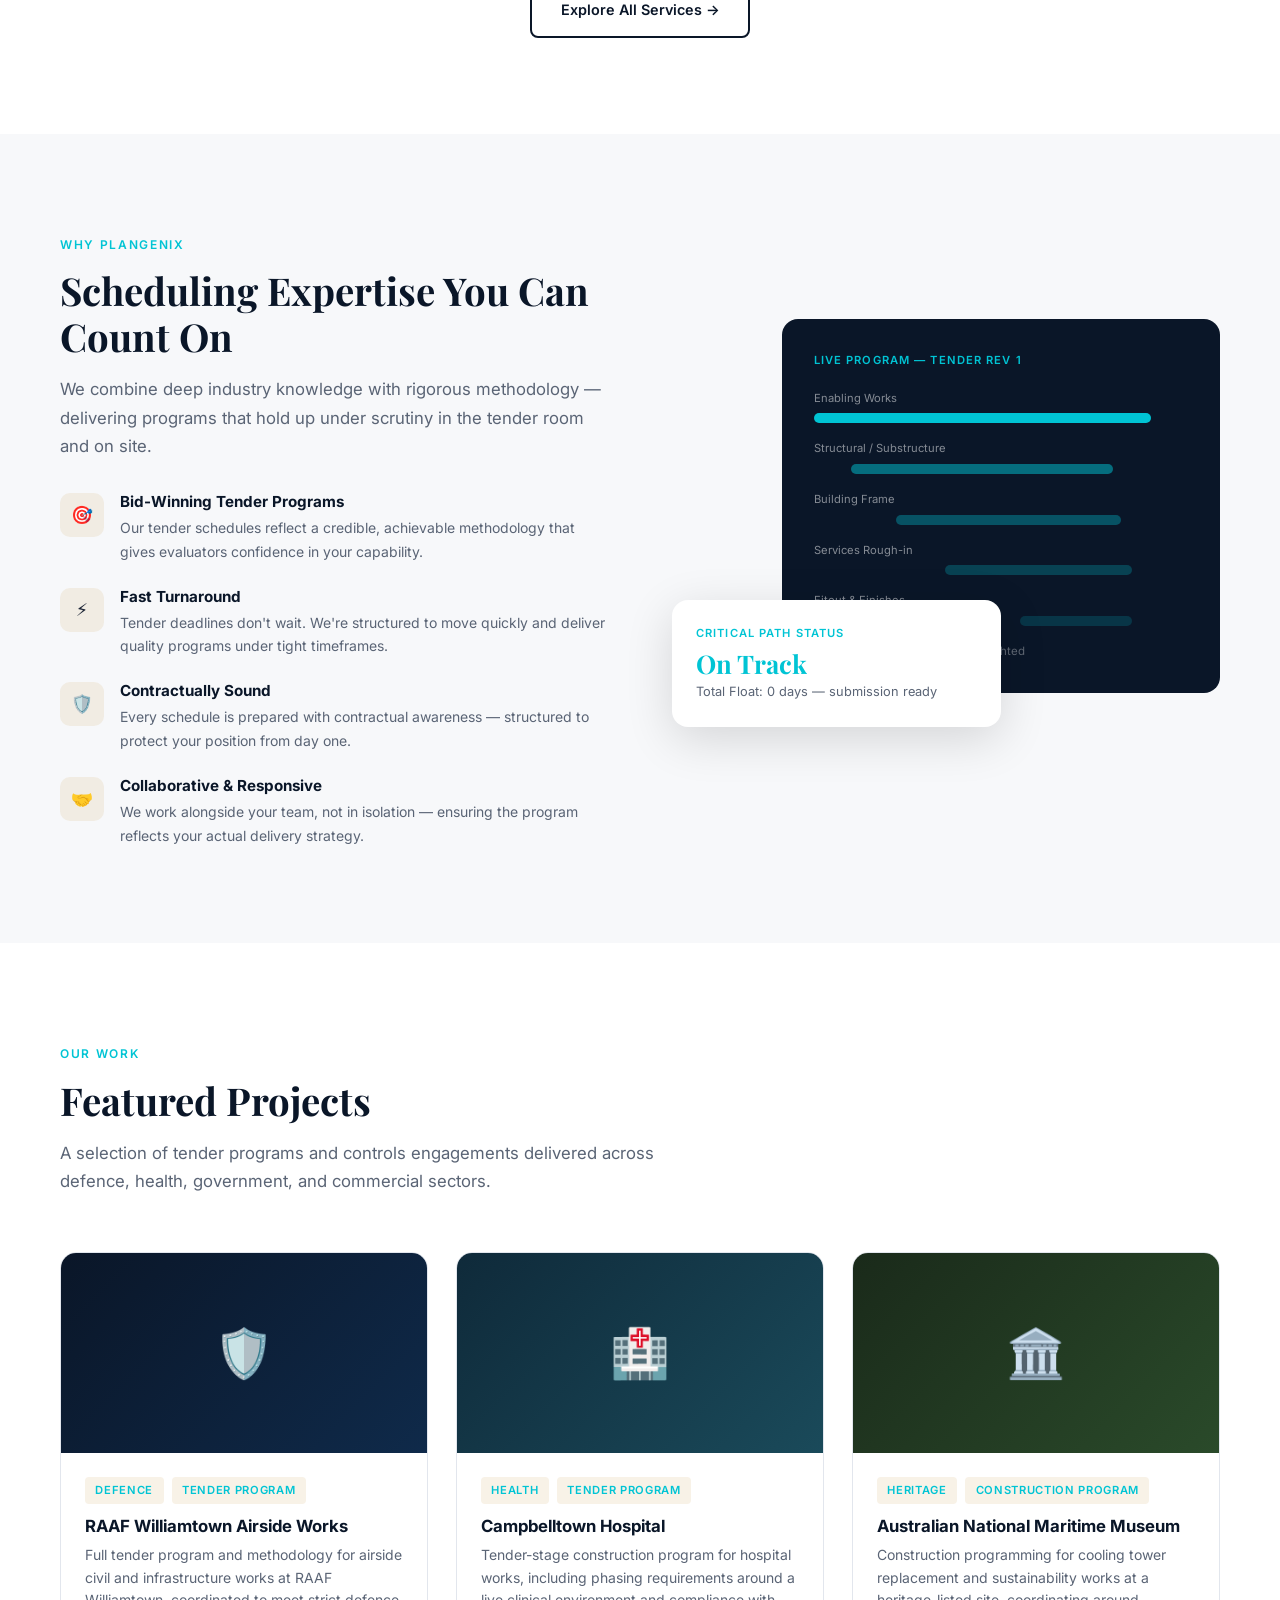
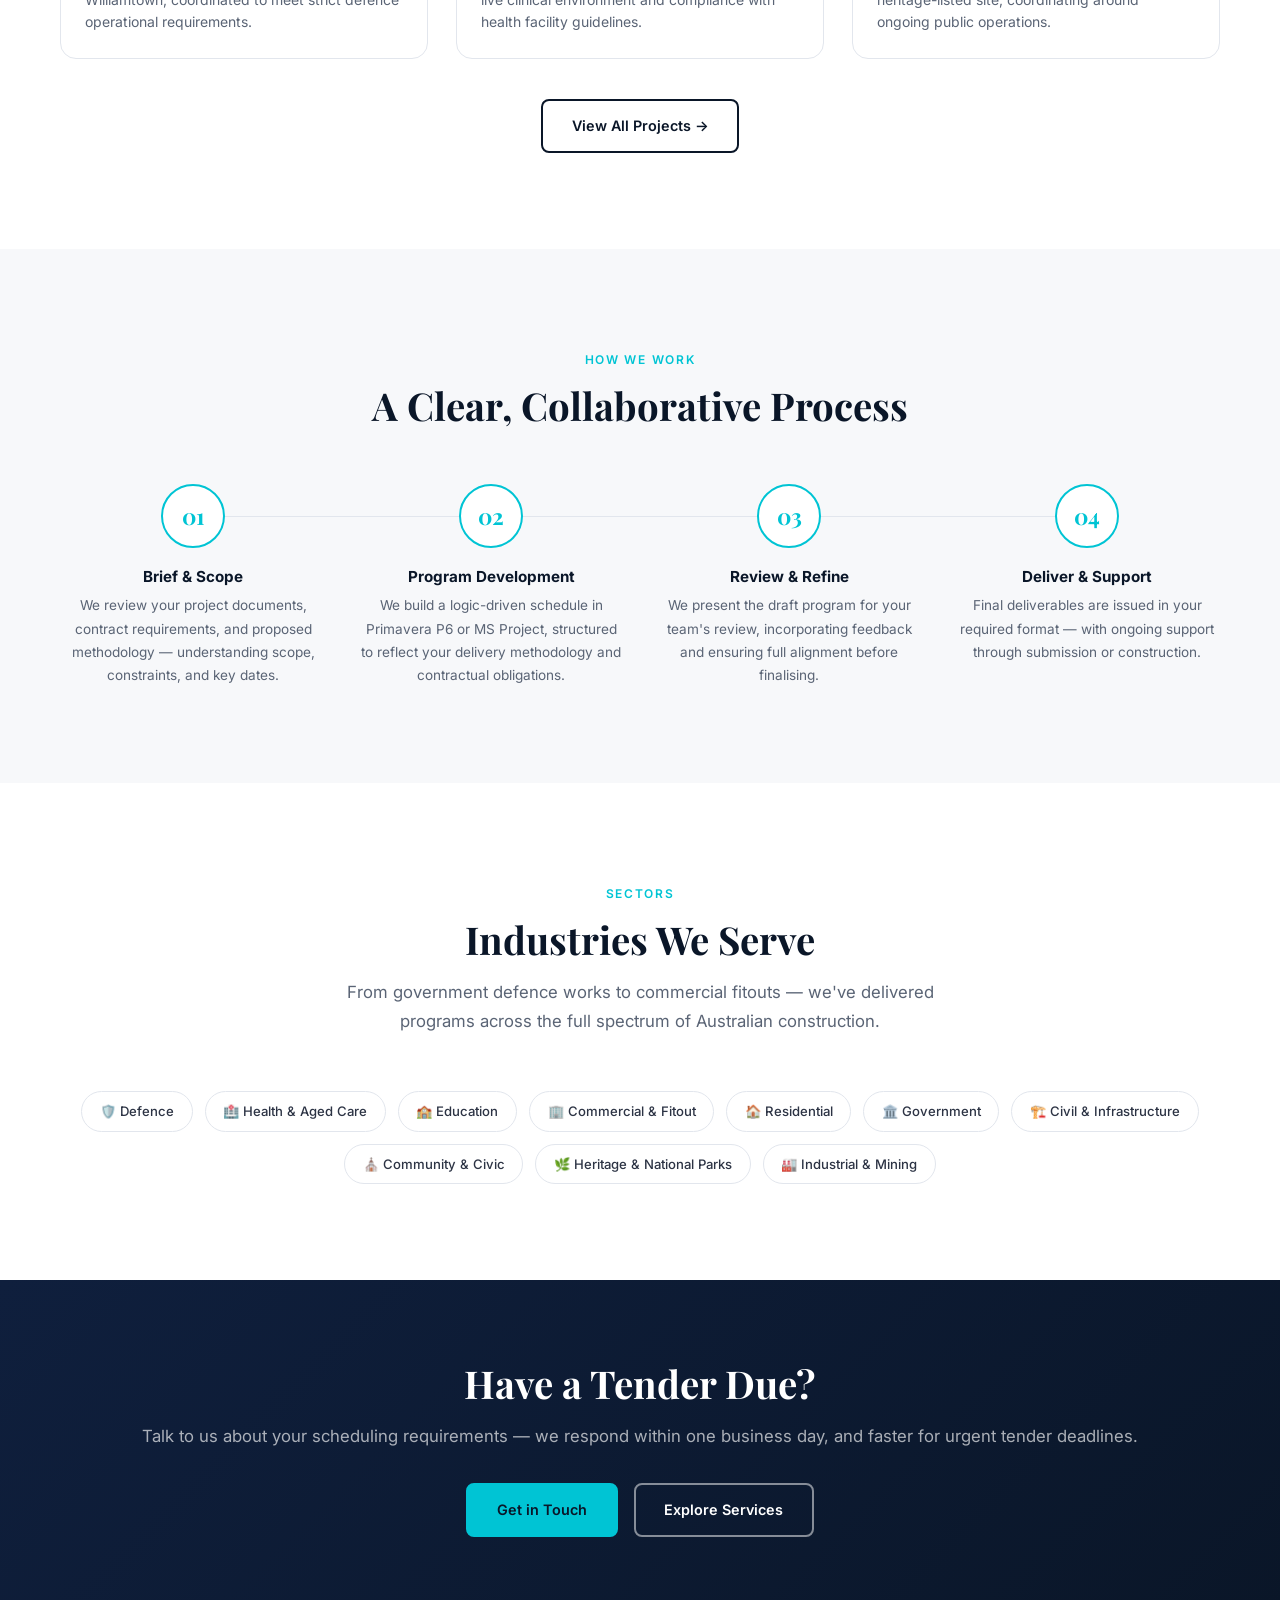
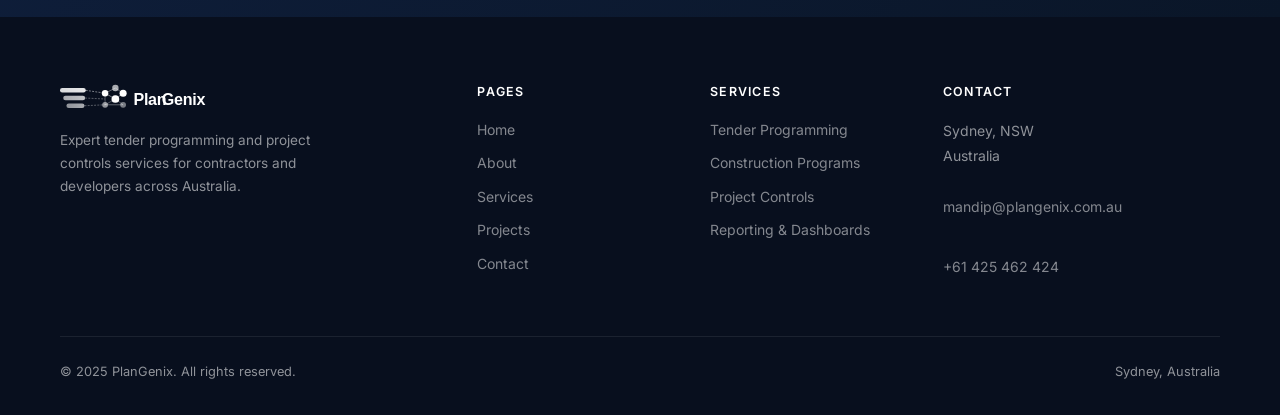
==== commit 59378a07: "Update contact email to mandip@plangenix.com.au and add Email Us button Co-Authored-By: Claude Opus " ====
--- a/index.html
+++ b/index.html
@@ -323,7 +323,7 @@
           <address>
             Sydney, NSW<br>
             Australia<br><br>
-            <a href="mailto:mandip.desai@me.com">mandip.desai@me.com</a><br>
+            <a href="mailto:mandip@plangenix.com.au">mandip@plangenix.com.au</a><br>
             <a href="tel:+61425462424">+61 425 462 424</a>
           </address>
         </div>
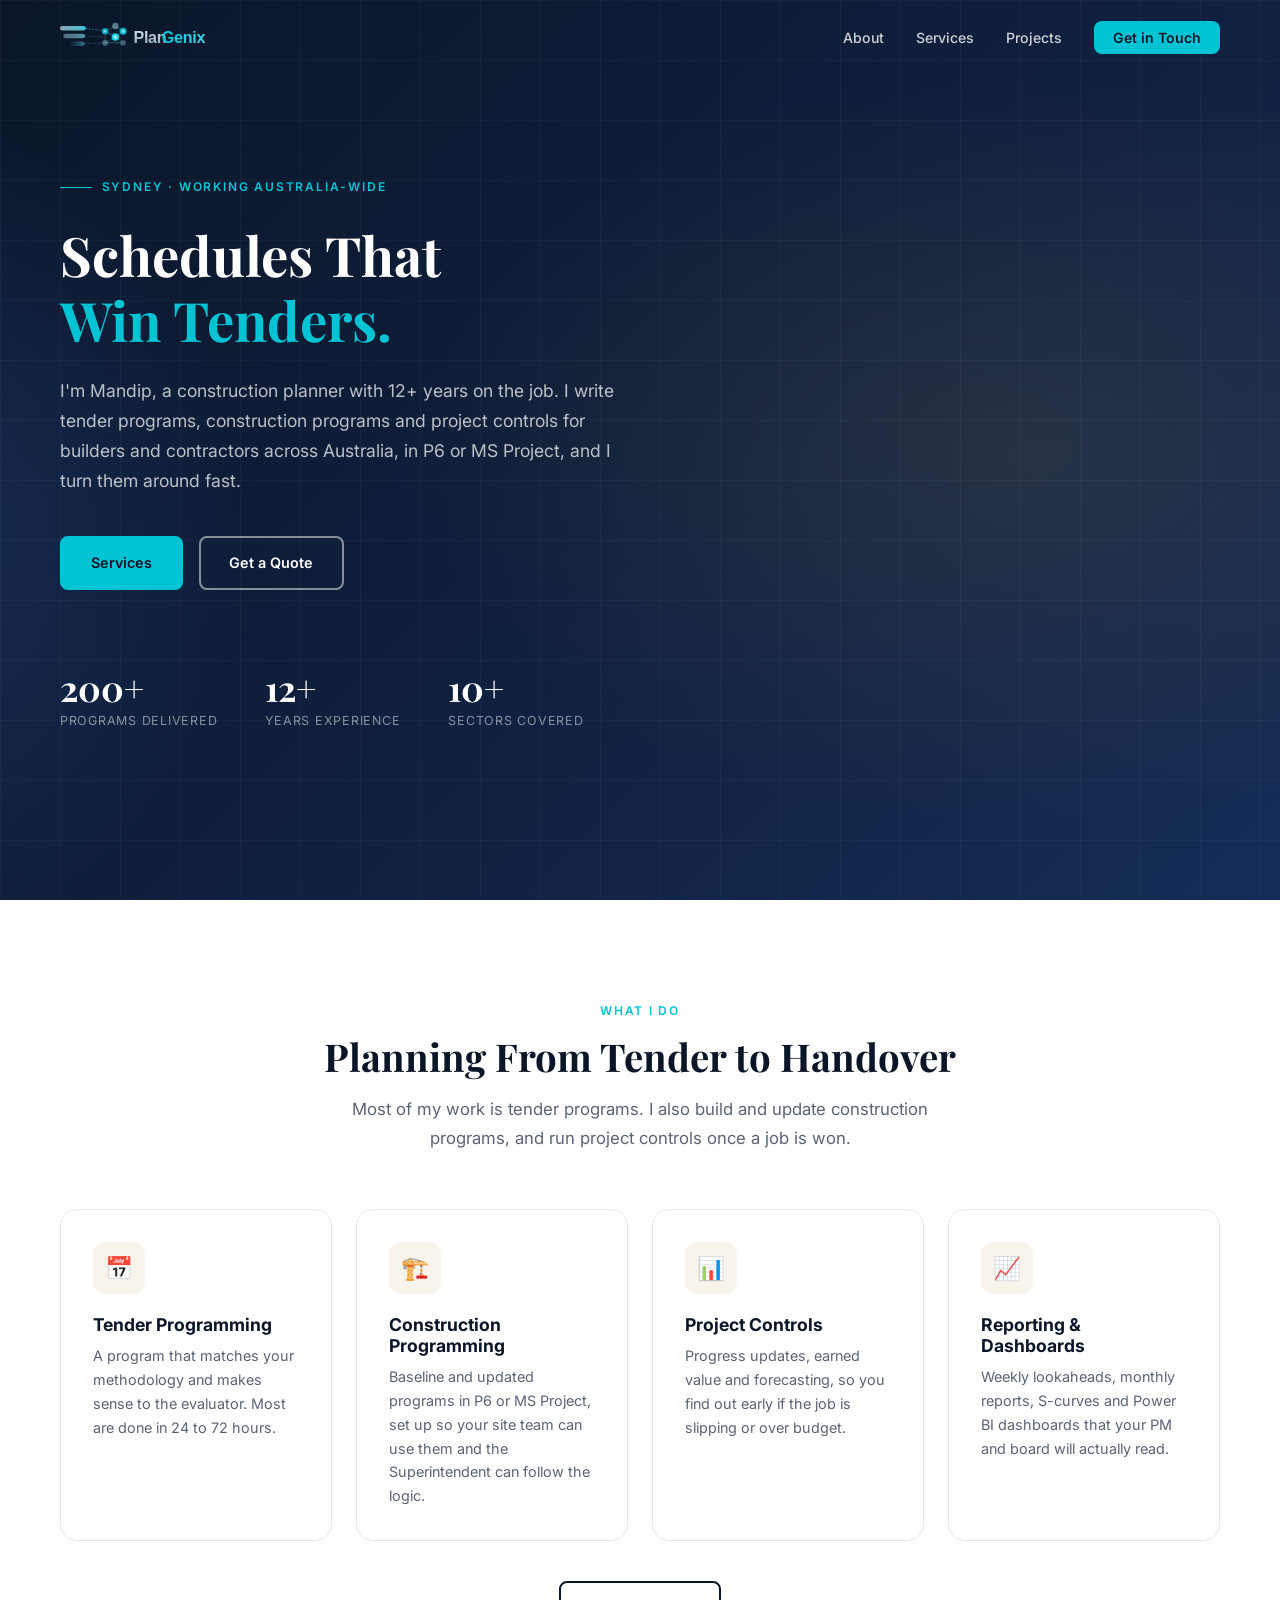
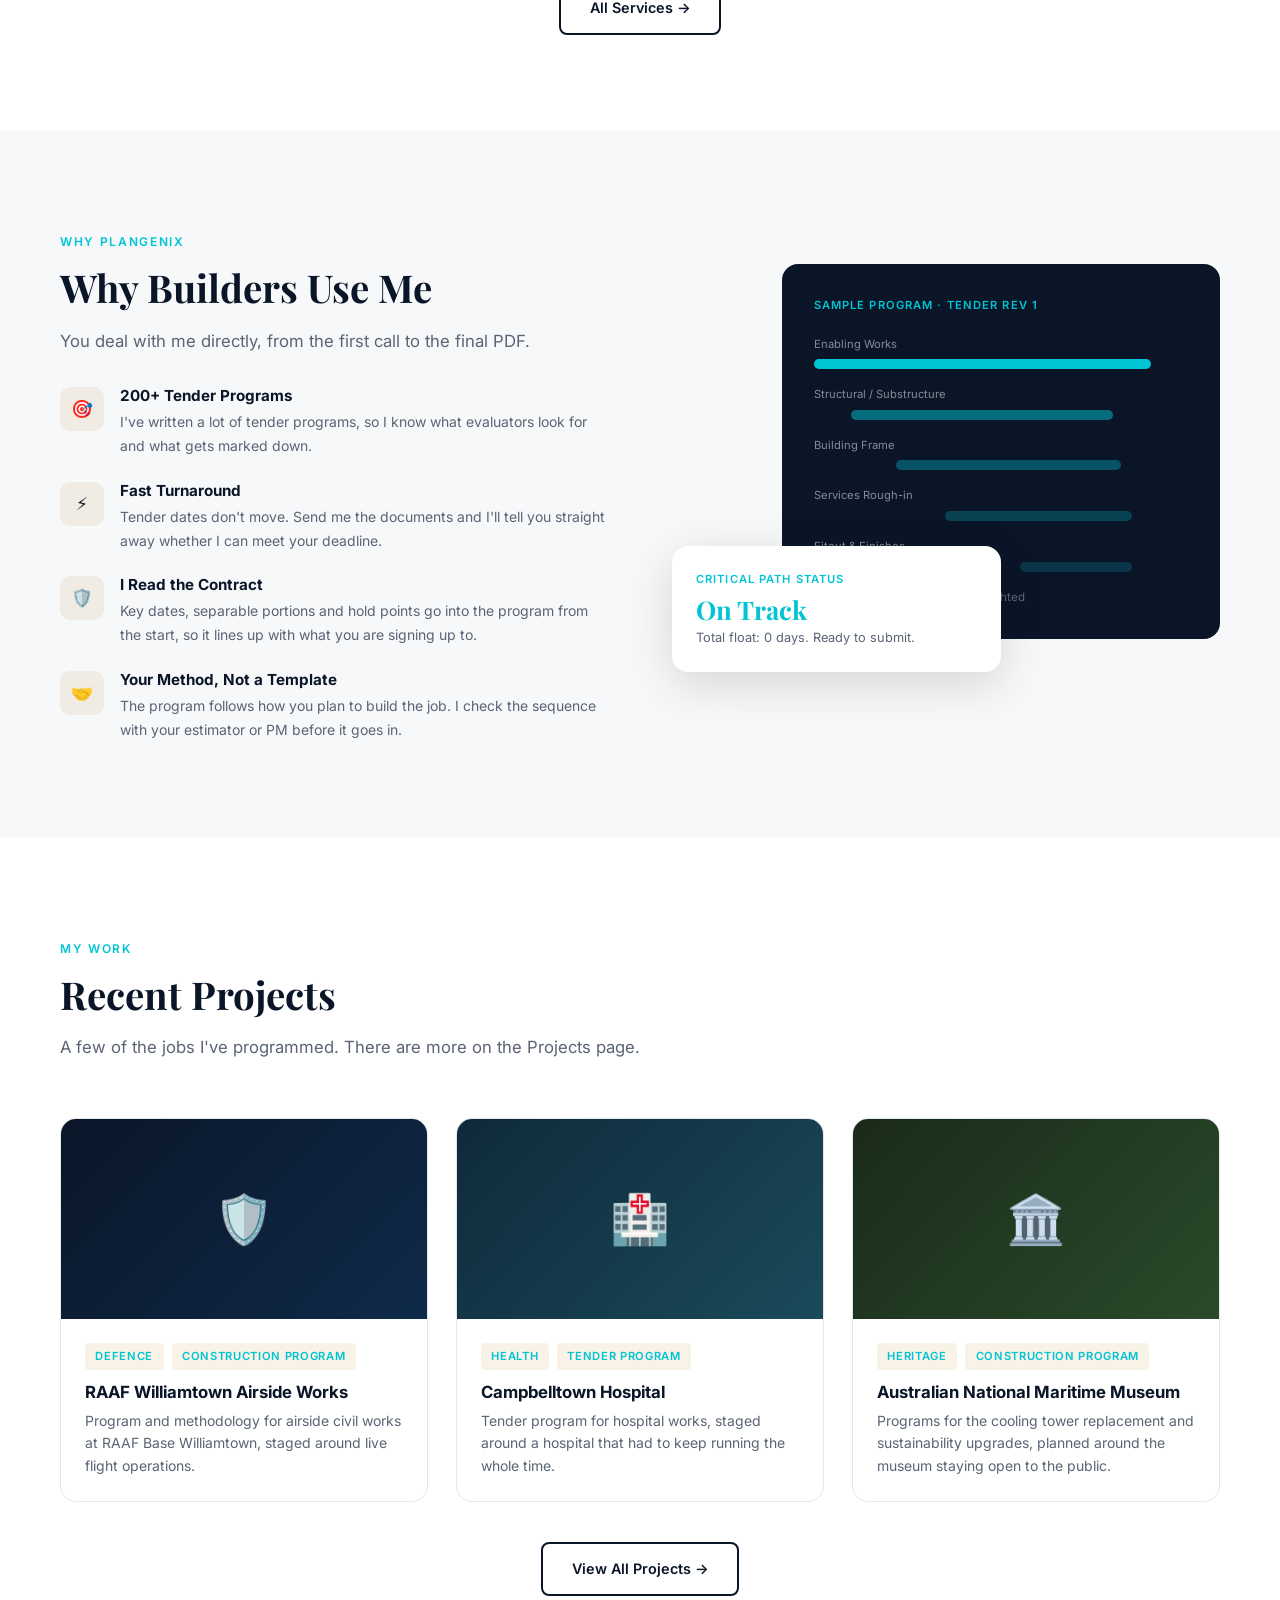
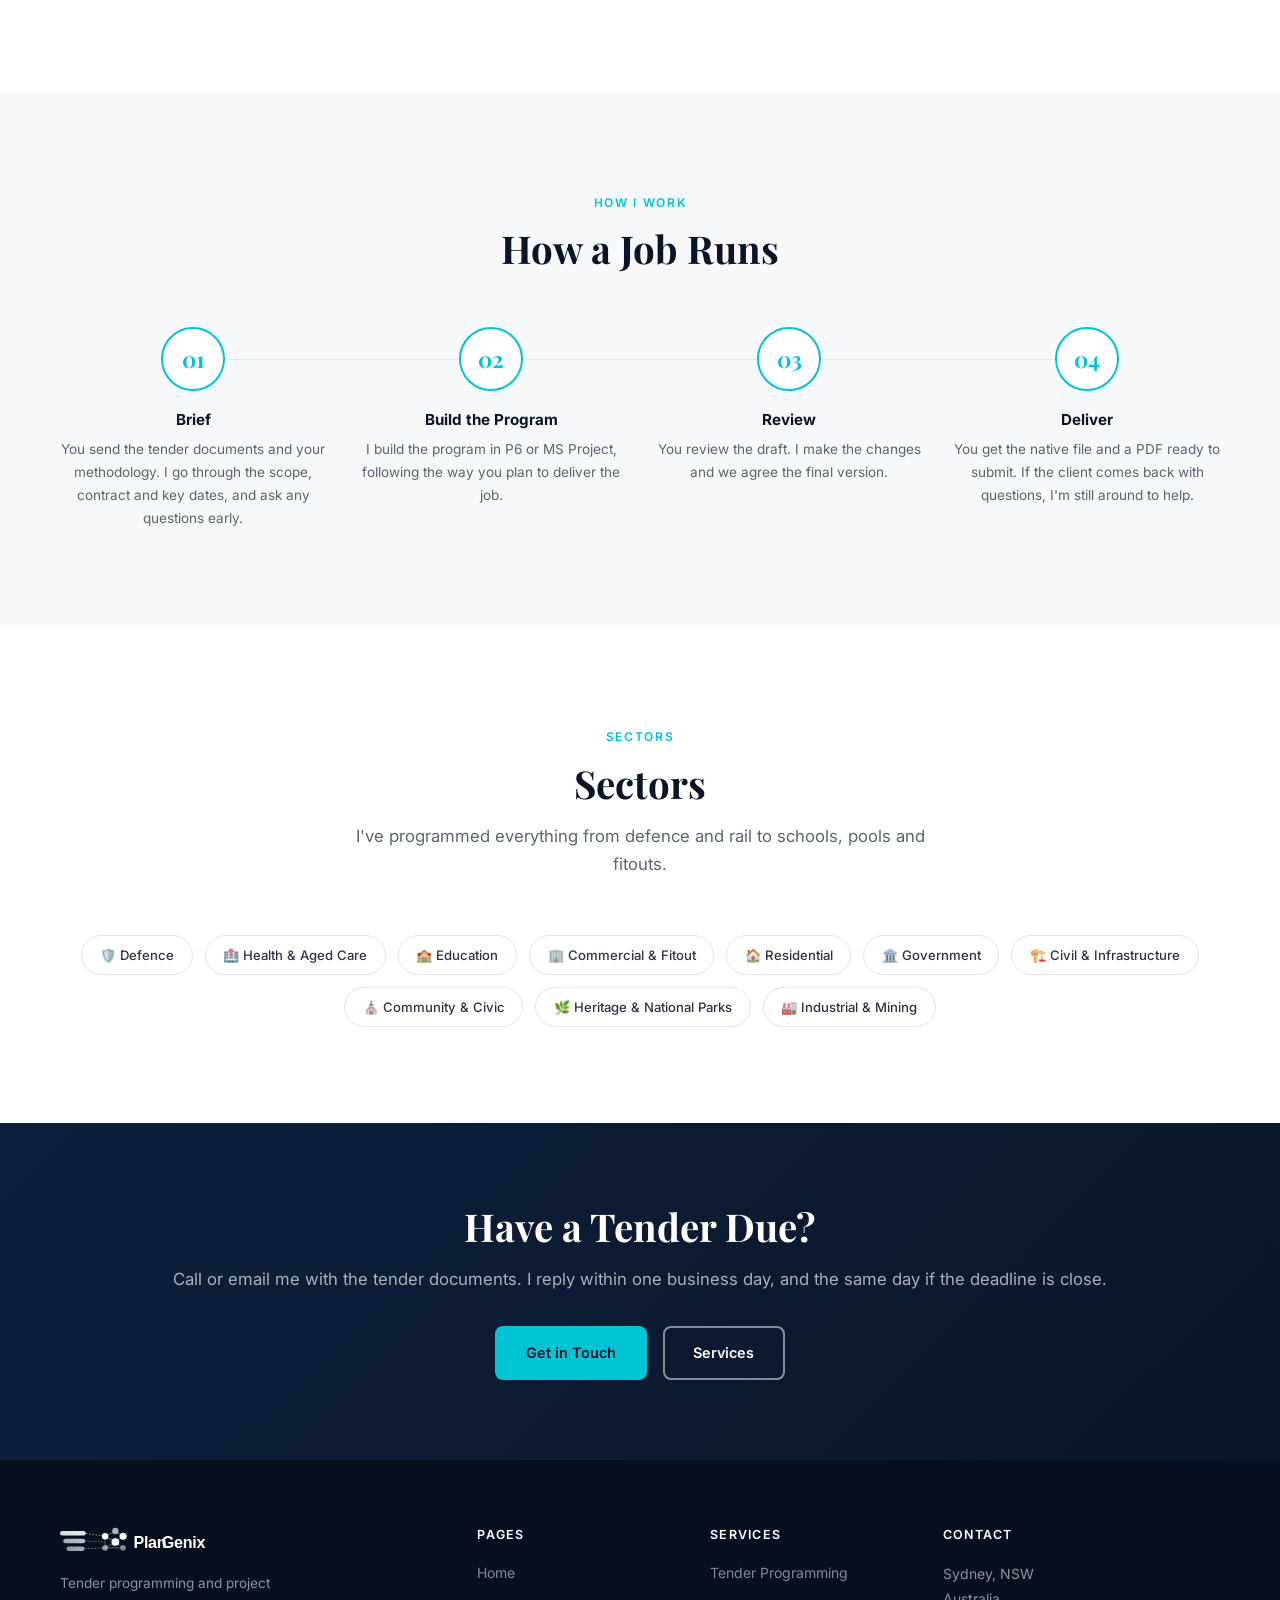
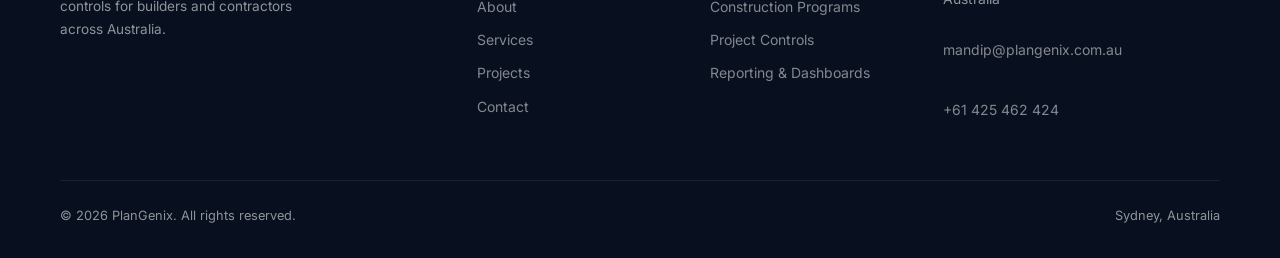
==== commit 9bb8d141: "Rewrite site copy in plain first-person voice Use I instead of we, drop em dashes and marketing fill" ====
--- a/index.html
+++ b/index.html
@@ -3,9 +3,9 @@
 <head>
   <meta charset="UTF-8">
   <meta name="viewport" content="width=device-width, initial-scale=1.0">
-  <meta name="description" content="PlanGenix — Tender scheduling, construction programming and project controls services based in Sydney, Australia.">
-  <title>PlanGenix | Tender Scheduling & Project Controls — Sydney</title>
-  <link rel="stylesheet" href="styles.css">
+  <meta name="description" content="PlanGenix: tender programming, construction programming and project controls services based in Sydney, Australia.">
+  <title>PlanGenix | Tender Programming & Project Controls, Sydney</title>
+  <link rel="stylesheet" href="styles.css?v=2">
   <link rel="icon" type="image/svg+xml" href="favicon.svg">
 </head>
 <body>
@@ -34,13 +34,13 @@
     <div class="hero-grid"></div>
     <div class="container">
       <div class="hero-content">
-        <div class="hero-eyebrow">Sydney, Australia</div>
+        <div class="hero-eyebrow">Sydney · working Australia-wide</div>
         <h1>Schedules That<br><span>Win Tenders.</span></h1>
         <p class="hero-lead">
-          PlanGenix delivers expert tender programming, construction scheduling and project controls — helping contractors and developers across Australia submit with confidence and build on time.
+          I'm Mandip, a construction planner with 12+ years on the job. I write tender programs, construction programs and project controls for builders and contractors across Australia, in P6 or MS Project, and I turn them around fast.
         </p>
         <div class="hero-actions">
-          <a href="services.html" class="btn btn-primary">Our Services</a>
+          <a href="services.html" class="btn btn-primary">Services</a>
           <a href="contact.html" class="btn btn-outline">Get a Quote</a>
         </div>
       </div>
@@ -65,36 +65,36 @@
   <section class="section">
     <div class="container">
       <div class="section-header centered reveal">
-        <span class="section-label">What We Do</span>
-        <h2 class="section-title">Scheduling &amp; Controls, Start to Finish</h2>
-        <p class="section-sub">From the tender room to practical completion — we provide the planning expertise your project needs at every stage.</p>
+        <span class="section-label">What I Do</span>
+        <h2 class="section-title">Planning From Tender to Handover</h2>
+        <p class="section-sub">Most of my work is tender programs. I also build and update construction programs, and run project controls once a job is won.</p>
       </div>
 
       <div class="services-grid" style="grid-template-columns: repeat(auto-fit, minmax(260px, 1fr));">
         <div class="service-card reveal">
           <div class="service-icon">📅</div>
           <h3>Tender Programming</h3>
-          <p>Compelling, credible tender programs that demonstrate your methodology and give evaluators confidence. Fast turnaround without compromising quality — built to help you win.</p>
+          <p>A program that matches your methodology and makes sense to the evaluator. Most are done in 24 to 72 hours.</p>
         </div>
         <div class="service-card reveal">
           <div class="service-icon">🏗️</div>
           <h3>Construction Programming</h3>
-          <p>Detailed works programs in Primavera P6 or MS Project — logic-driven and contractually compliant. Structured to support your site team and Principal throughout delivery.</p>
+          <p>Baseline and updated programs in P6 or MS Project, set up so your site team can use them and the Superintendent can follow the logic.</p>
         </div>
         <div class="service-card reveal">
           <div class="service-icon">📊</div>
           <h3>Project Controls</h3>
-          <p>Integrated cost and schedule controls with Earned Value Management, progress tracking, and forecasting — giving you and your stakeholders a clear picture at every review.</p>
+          <p>Progress updates, earned value and forecasting, so you find out early if the job is slipping or over budget.</p>
         </div>
         <div class="service-card reveal">
           <div class="service-icon">📈</div>
           <h3>Reporting &amp; Dashboards</h3>
-          <p>Tailored weekly and monthly reports, S-curves, and Power BI dashboards that turn raw schedule data into actionable insights for your project team and board.</p>
+          <p>Weekly lookaheads, monthly reports, S-curves and Power BI dashboards that your PM and board will actually read.</p>
         </div>
       </div>
 
       <div style="text-align:center; margin-top: 2.5rem;" class="reveal">
-        <a href="services.html" class="btn btn-outline-dark">Explore All Services →</a>
+        <a href="services.html" class="btn btn-outline-dark">All Services →</a>
       </div>
     </div>
   </section>
@@ -105,36 +105,36 @@
       <div class="why-grid">
         <div class="reveal">
           <span class="section-label">Why PlanGenix</span>
-          <h2 class="section-title">Scheduling Expertise You Can Count On</h2>
-          <p class="section-sub" style="margin-bottom: 0;">We combine deep industry knowledge with rigorous methodology — delivering programs that hold up under scrutiny in the tender room and on site.</p>
+          <h2 class="section-title">Why Builders Use Me</h2>
+          <p class="section-sub" style="margin-bottom: 0;">You deal with me directly, from the first call to the final PDF.</p>
 
           <div class="why-list">
             <div class="why-item">
               <div class="why-icon">🎯</div>
               <div>
-                <h4>Bid-Winning Tender Programs</h4>
-                <p>Our tender schedules reflect a credible, achievable methodology that gives evaluators confidence in your capability.</p>
+                <h4>200+ Tender Programs</h4>
+                <p>I've written a lot of tender programs, so I know what evaluators look for and what gets marked down.</p>
               </div>
             </div>
             <div class="why-item">
               <div class="why-icon">⚡</div>
               <div>
                 <h4>Fast Turnaround</h4>
-                <p>Tender deadlines don't wait. We're structured to move quickly and deliver quality programs under tight timeframes.</p>
+                <p>Tender dates don't move. Send me the documents and I'll tell you straight away whether I can meet your deadline.</p>
               </div>
             </div>
             <div class="why-item">
               <div class="why-icon">🛡️</div>
               <div>
-                <h4>Contractually Sound</h4>
-                <p>Every schedule is prepared with contractual awareness — structured to protect your position from day one.</p>
+                <h4>I Read the Contract</h4>
+                <p>Key dates, separable portions and hold points go into the program from the start, so it lines up with what you are signing up to.</p>
               </div>
             </div>
             <div class="why-item">
               <div class="why-icon">🤝</div>
               <div>
-                <h4>Collaborative &amp; Responsive</h4>
-                <p>We work alongside your team, not in isolation — ensuring the program reflects your actual delivery strategy.</p>
+                <h4>Your Method, Not a Template</h4>
+                <p>The program follows how you plan to build the job. I check the sequence with your estimator or PM before it goes in.</p>
               </div>
             </div>
           </div>
@@ -142,7 +142,7 @@
 
         <div class="why-visual reveal">
           <div class="why-card-main">
-            <p style="font-size:.7rem; font-weight:600; letter-spacing:.1em; text-transform:uppercase; color: var(--gold); margin-bottom:1.2rem;">Live Program — Tender Rev 1</p>
+            <p style="font-size:.7rem; font-weight:600; letter-spacing:.1em; text-transform:uppercase; color: var(--gold); margin-bottom:1.2rem;">Sample Program · Tender Rev 1</p>
             <div class="gantt-row">
               <div class="gantt-row-label">Enabling Works</div>
               <div class="gantt-bar" style="background: var(--gold); width: 90%;"></div>
@@ -168,7 +168,7 @@
           <div class="why-card-float">
             <div class="cf-label">Critical Path Status</div>
             <div class="cf-value" style="color: var(--gold); font-size: 1.6rem;">On Track</div>
-            <div class="cf-desc">Total Float: 0 days — submission ready</div>
+            <div class="cf-desc">Total float: 0 days. Ready to submit.</div>
           </div>
         </div>
       </div>
@@ -179,9 +179,9 @@
   <section class="section">
     <div class="container">
       <div class="section-header reveal">
-        <span class="section-label">Our Work</span>
-        <h2 class="section-title">Featured Projects</h2>
-        <p class="section-sub">A selection of tender programs and controls engagements delivered across defence, health, government, and commercial sectors.</p>
+        <span class="section-label">My Work</span>
+        <h2 class="section-title">Recent Projects</h2>
+        <p class="section-sub">A few of the jobs I've programmed. There are more on the Projects page.</p>
       </div>
       <div class="projects-grid">
 
@@ -190,10 +190,10 @@
           <div class="project-body">
             <div class="project-tags">
               <span class="tag">Defence</span>
-              <span class="tag">Tender Program</span>
+              <span class="tag">Construction Program</span>
             </div>
             <h3>RAAF Williamtown Airside Works</h3>
-            <p>Full tender program and methodology for airside civil and infrastructure works at RAAF Williamtown, coordinated to meet strict defence operational requirements.</p>
+            <p>Program and methodology for airside civil works at RAAF Base Williamtown, staged around live flight operations.</p>
           </div>
         </div>
 
@@ -205,7 +205,7 @@
               <span class="tag">Tender Program</span>
             </div>
             <h3>Campbelltown Hospital</h3>
-            <p>Tender-stage construction program for hospital works, including phasing requirements around a live clinical environment and compliance with health facility guidelines.</p>
+            <p>Tender program for hospital works, staged around a hospital that had to keep running the whole time.</p>
           </div>
         </div>
 
@@ -217,7 +217,7 @@
               <span class="tag">Construction Program</span>
             </div>
             <h3>Australian National Maritime Museum</h3>
-            <p>Construction programming for cooling tower replacement and sustainability works at a heritage-listed site, coordinating around ongoing public operations.</p>
+            <p>Programs for the cooling tower replacement and sustainability upgrades, planned around the museum staying open to the public.</p>
           </div>
         </div>
 
@@ -232,29 +232,29 @@
   <section class="section section-alt">
     <div class="container">
       <div class="section-header centered reveal">
-        <span class="section-label">How We Work</span>
-        <h2 class="section-title">A Clear, Collaborative Process</h2>
+        <span class="section-label">How I Work</span>
+        <h2 class="section-title">How a Job Runs</h2>
       </div>
       <div class="process-steps">
         <div class="process-step reveal">
           <div class="step-number">01</div>
-          <h4>Brief &amp; Scope</h4>
-          <p>We review your project documents, contract requirements, and proposed methodology — understanding scope, constraints, and key dates.</p>
+          <h4>Brief</h4>
+          <p>You send the tender documents and your methodology. I go through the scope, contract and key dates, and ask any questions early.</p>
         </div>
         <div class="process-step reveal">
           <div class="step-number">02</div>
-          <h4>Program Development</h4>
-          <p>We build a logic-driven schedule in Primavera P6 or MS Project, structured to reflect your delivery methodology and contractual obligations.</p>
+          <h4>Build the Program</h4>
+          <p>I build the program in P6 or MS Project, following the way you plan to deliver the job.</p>
         </div>
         <div class="process-step reveal">
           <div class="step-number">03</div>
-          <h4>Review &amp; Refine</h4>
-          <p>We present the draft program for your team's review, incorporating feedback and ensuring full alignment before finalising.</p>
+          <h4>Review</h4>
+          <p>You review the draft. I make the changes and we agree the final version.</p>
         </div>
         <div class="process-step reveal">
           <div class="step-number">04</div>
-          <h4>Deliver &amp; Support</h4>
-          <p>Final deliverables are issued in your required format — with ongoing support through submission or construction.</p>
+          <h4>Deliver</h4>
+          <p>You get the native file and a PDF ready to submit. If the client comes back with questions, I'm still around to help.</p>
         </div>
       </div>
     </div>
@@ -265,8 +265,8 @@
     <div class="container">
       <div class="section-header centered reveal">
         <span class="section-label">Sectors</span>
-        <h2 class="section-title">Industries We Serve</h2>
-        <p class="section-sub">From government defence works to commercial fitouts — we've delivered programs across the full spectrum of Australian construction.</p>
+        <h2 class="section-title">Sectors</h2>
+        <p class="section-sub">I've programmed everything from defence and rail to schools, pools and fitouts.</p>
       </div>
       <div style="display: flex; flex-wrap: wrap; gap: .75rem; justify-content: center;" class="reveal">
         <span class="sector-pill">🛡️ Defence</span>
@@ -287,10 +287,10 @@
   <section class="cta-banner">
     <div class="container reveal">
       <h2>Have a Tender Due?</h2>
-      <p>Talk to us about your scheduling requirements — we respond within one business day, and faster for urgent tender deadlines.</p>
+      <p>Call or email me with the tender documents. I reply within one business day, and the same day if the deadline is close.</p>
       <div class="cta-actions">
         <a href="contact.html" class="btn btn-primary">Get in Touch</a>
-        <a href="services.html" class="btn btn-outline">Explore Services</a>
+        <a href="services.html" class="btn btn-outline">Services</a>
       </div>
     </div>
   </section>
@@ -301,7 +301,7 @@
       <div class="footer-grid">
         <div class="footer-brand">
           <img src="logo.svg" alt="PlanGenix" style="height:36px; margin-bottom:.75rem; filter: brightness(0) invert(1);">
-          <p>Expert tender programming and project controls services for contractors and developers across Australia.</p>
+          <p>Tender programming and project controls for builders and contractors across Australia.</p>
         </div>
         <div class="footer-col">
           <h5>Pages</h5>
@@ -329,13 +329,13 @@
         </div>
       </div>
       <div class="footer-bottom">
-        <span>© 2025 PlanGenix. All rights reserved.</span>
+        <span>© 2026 PlanGenix. All rights reserved.</span>
         <span>Sydney, Australia</span>
       </div>
     </div>
   </footer>
 
-  <script src="main.js"></script>
+  <script src="main.js?v=3"></script>
   <style>
     .nav-logo-img { height: 36px; display: block; }
     .sector-pill {
